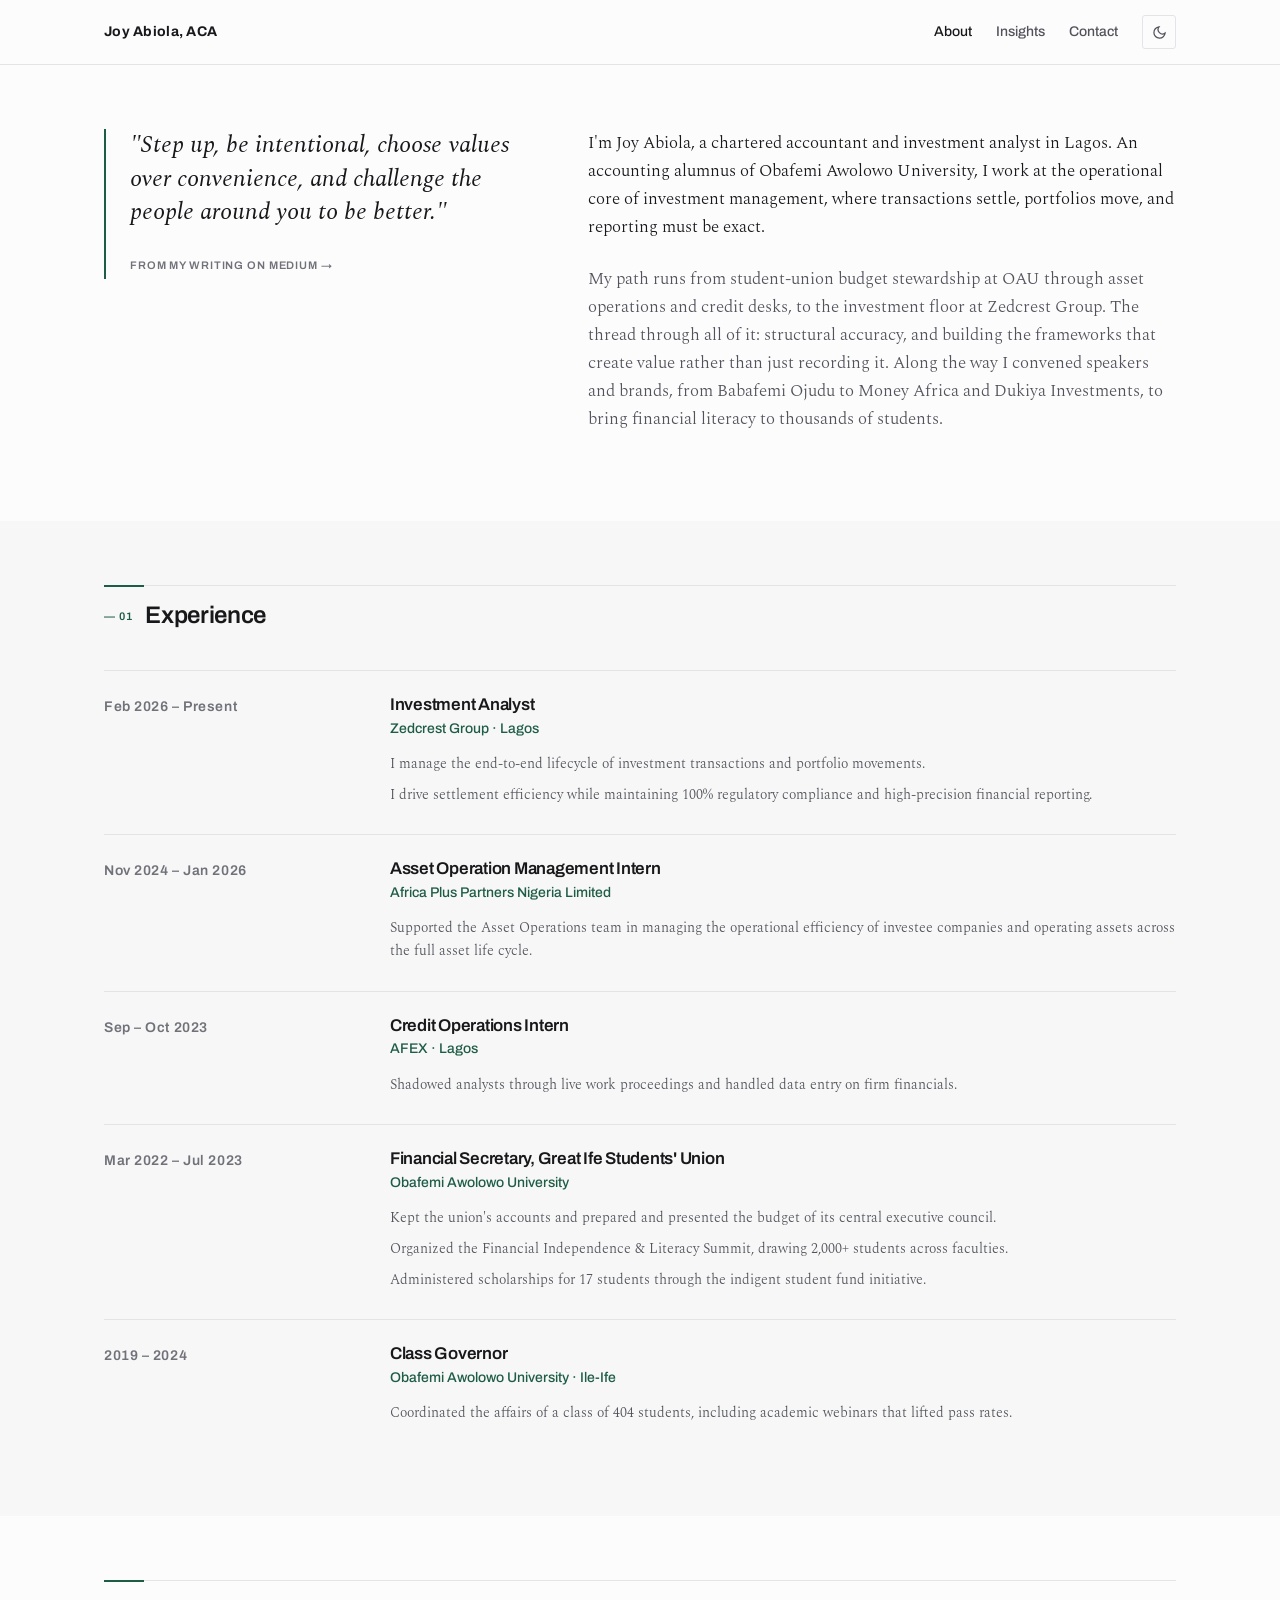
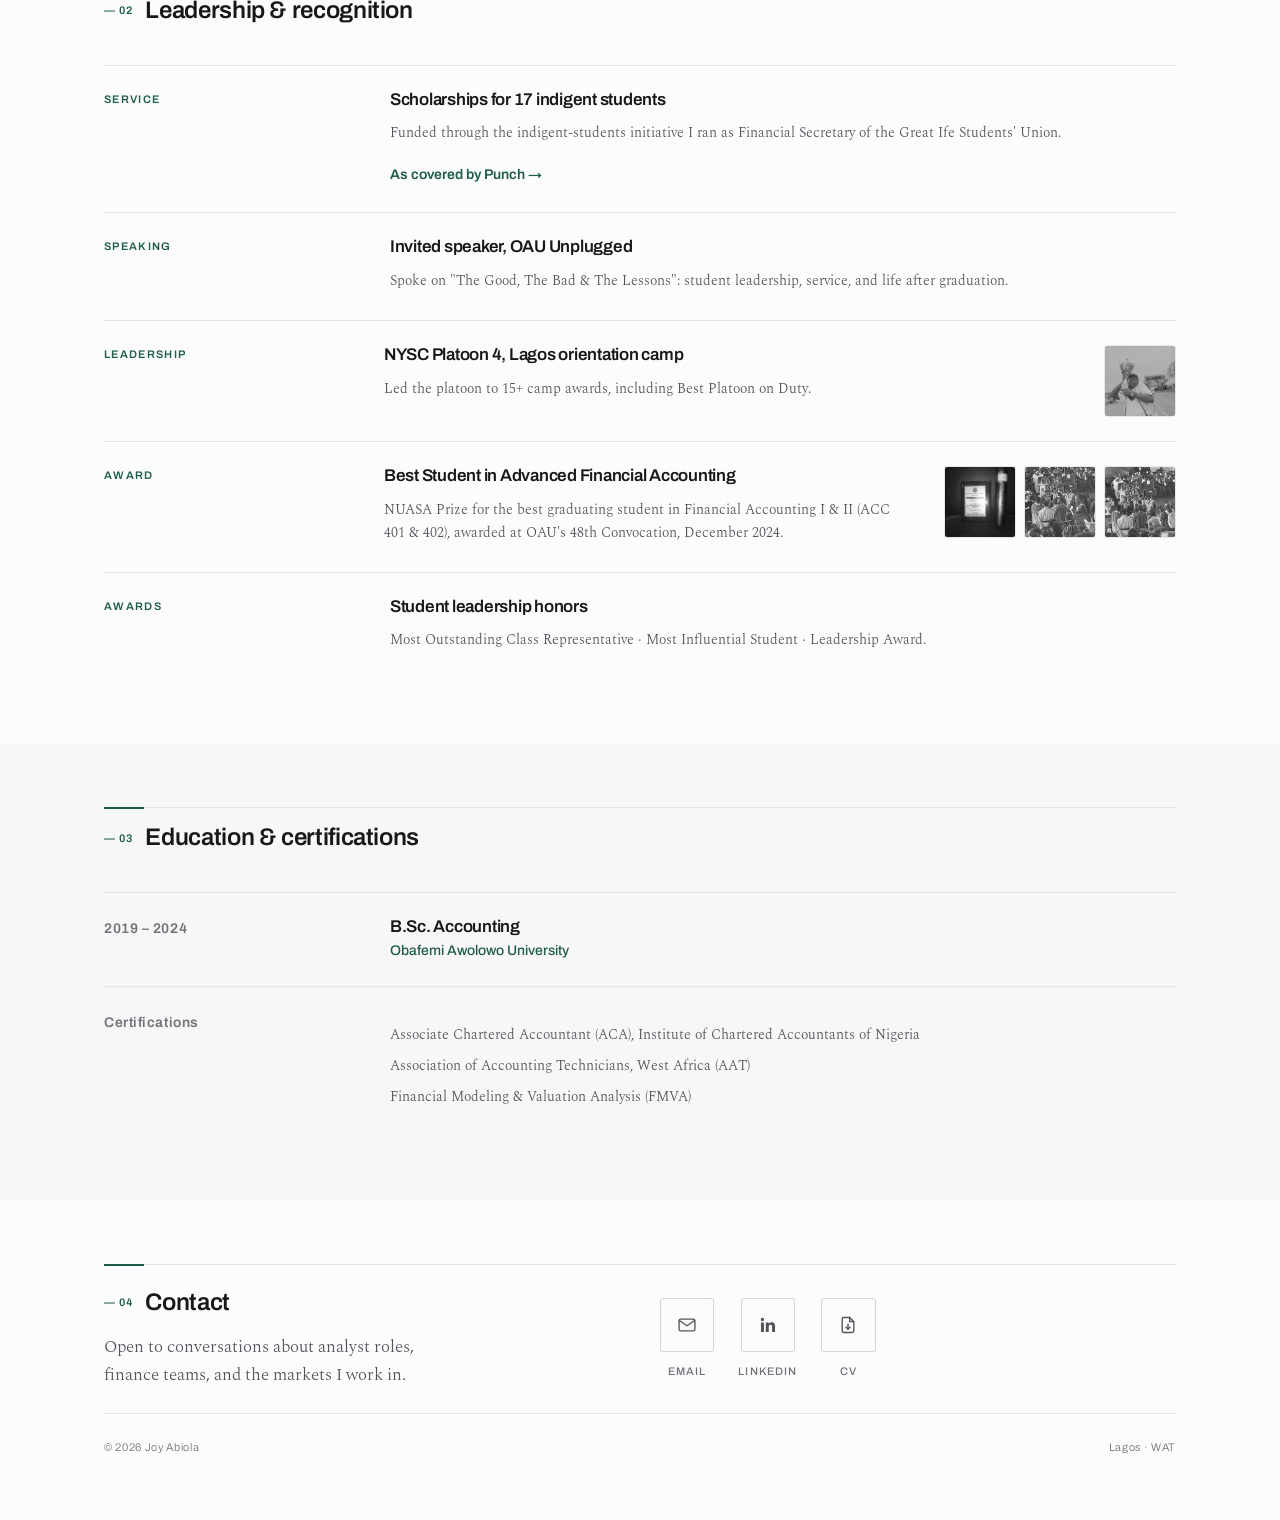
==== about.html @ ddb746c7 "Replace invented pull-quote with Joy's own words from his Medium article" ====
<!DOCTYPE html>
<html lang="en">
<head>
  <meta charset="UTF-8">
  <meta name="viewport" content="width=device-width, initial-scale=1.0">
  <title>About — Joy Abiola, ACA</title>
  <meta name="description" content="Experience, education, and leadership of Joy Abiola, ACA: investment analyst at Zedcrest Group, chartered accountant, and OAU accounting alumnus.">
  <meta property="og:title" content="About — Joy Abiola, ACA">
  <meta property="og:description" content="Experience, education, and leadership of Joy Abiola, ACA.">
  <meta property="og:type" content="profile">
  <link rel="icon" href="data:image/svg+xml,%3Csvg xmlns='http://www.w3.org/2000/svg' viewBox='0 0 32 32'%3E%3Crect width='32' height='32' rx='4' fill='%231e5c46'/%3E%3Ctext x='16' y='21.5' font-family='Archivo,sans-serif' font-size='13' font-weight='700' fill='white' text-anchor='middle'%3EJA%3C/text%3E%3C/svg%3E">
  <link rel="preconnect" href="https://fonts.googleapis.com">
  <link rel="preconnect" href="https://fonts.gstatic.com" crossorigin>
  <link href="https://fonts.googleapis.com/css2?family=Archivo:wght@500;600;700&family=Spectral:ital,wght@0,300;0,400;1,400&display=swap" rel="stylesheet">
  <link rel="stylesheet" href="styles.css">
  <script>
    document.documentElement.dataset.theme = localStorage.getItem("theme") || "light";
  </script>
</head>
<body>

  <header class="site-header">
    <div class="wrap">
      <a class="wordmark" href="index.html">Joy Abiola, ACA</a>
      <nav class="site-nav" aria-label="Primary">
        <a href="about.html" aria-current="page">About</a>
        <a href="insights.html">Insights</a>
        <a href="#contact">Contact</a>
        <button class="theme-toggle" type="button" aria-label="Toggle dark mode">
          <svg class="icon-moon" width="15" height="15" viewBox="0 0 24 24" fill="none" stroke="currentColor" stroke-width="2" stroke-linecap="round" aria-hidden="true"><path d="M21 12.8A9 9 0 1 1 11.2 3a7 7 0 0 0 9.8 9.8z"/></svg>
          <svg class="icon-sun" width="15" height="15" viewBox="0 0 24 24" fill="none" stroke="currentColor" stroke-width="2" stroke-linecap="round" aria-hidden="true"><circle cx="12" cy="12" r="4"/><path d="M12 2v2M12 20v2M4.9 4.9l1.4 1.4M17.7 17.7l1.4 1.4M2 12h2M20 12h2M4.9 19.1l1.4-1.4M17.7 6.3l1.4-1.4"/></svg>
        </button>
      </nav>
    </div>
  </header>

  <main>
    <section class="section">
      <div class="wrap about-intro">
        <blockquote class="pull-quote reveal">
          "Step up, be intentional, choose values over convenience, and challenge the people around you to be better."
          <cite><a href="https://medium.com/@joyoabiola/the-post-graduation-epiphany-shifting-from-popularity-to-true-proximity-33dd28b97585" target="_blank" rel="noopener">From my writing on Medium →</a></cite>
        </blockquote>
        <div class="about-narrative reveal">
          <p>I'm Joy Abiola, a chartered accountant and investment analyst in Lagos. An accounting alumnus of Obafemi Awolowo University, I work at the operational core of investment management, where transactions settle, portfolios move, and reporting must be exact.</p>
          <p>My path runs from student-union budget stewardship at OAU through asset operations and credit desks, to the investment floor at Zedcrest Group. The thread through all of it: structural accuracy, and building the frameworks that create value rather than just recording it. Along the way I convened speakers and brands, from Babafemi Ojudu to Money Africa and Dukiya Investments, to bring financial literacy to thousands of students.</p>
        </div>
      </div>
    </section>

    <section class="section band">
      <div class="wrap">
        <div class="section-head rule-total">
          <h2><span class="section-num">— 01</span>Experience</h2>
        </div>
        <ol class="timeline">
          <li>
            <div class="when num">Feb 2026 – Present</div>
            <div>
              <h3>Investment Analyst</h3>
              <p class="org">Zedcrest Group · Lagos</p>
              <ul>
                <li>I manage the end-to-end lifecycle of investment transactions and portfolio movements.</li>
                <li>I drive settlement efficiency while maintaining 100% regulatory compliance and high-precision financial reporting.</li>
              </ul>
            </div>
          </li>
          <li>
            <div class="when num">Nov 2024 – Jan 2026</div>
            <div>
              <h3>Asset Operation Management Intern</h3>
              <p class="org">Africa Plus Partners Nigeria Limited</p>
              <ul>
                <li>Supported the Asset Operations team in managing the operational efficiency of investee companies and operating assets across the full asset life cycle.</li>
              </ul>
            </div>
          </li>
          <li>
            <div class="when num">Sep – Oct 2023</div>
            <div>
              <h3>Credit Operations Intern</h3>
              <p class="org">AFEX · Lagos</p>
              <ul>
                <li>Shadowed analysts through live work proceedings and handled data entry on firm financials.</li>
              </ul>
            </div>
          </li>
          <li>
            <div class="when num">Mar 2022 – Jul 2023</div>
            <div>
              <h3>Financial Secretary, Great Ife Students' Union</h3>
              <p class="org">Obafemi Awolowo University</p>
              <ul>
                <li>Kept the union's accounts and prepared and presented the budget of its central executive council.</li>
                <li>Organized the Financial Independence &amp; Literacy Summit, drawing 2,000+ students across faculties.</li>
                <li>Administered scholarships for 17 students through the indigent student fund initiative.</li>
              </ul>
            </div>
          </li>
          <li>
            <div class="when num">2019 – 2024</div>
            <div>
              <h3>Class Governor</h3>
              <p class="org">Obafemi Awolowo University · Ile-Ife</p>
              <ul>
                <li>Coordinated the affairs of a class of 404 students, including academic webinars that lifted pass rates.</li>
              </ul>
            </div>
          </li>
        </ol>
      </div>
    </section>


    <section class="section">
      <div class="wrap">
        <div class="section-head rule-total">
          <h2><span class="section-num">— 02</span>Leadership &amp; recognition</h2>
        </div>
        <!-- To attach photos to a row: add class="has-photos" to its <li> and, as the
             last child, <div class="row-photos"><img src="assets/recognition/FILE.jpg"
             alt="..." loading="lazy"></div> (1-3 images per row) -->
        <ol class="timeline">
          <li>
            <div class="rec-tag">Service</div>
            <div>
              <h3>Scholarships for 17 indigent students</h3>
              <ul>
                <li>Funded through the indigent-students initiative I ran as Financial Secretary of the Great Ife Students' Union.</li>
              </ul>
              <p style="margin-top: 0.75rem;"><a class="text-link" href="https://punchng.com/17-oau-students-bag-scholarships/" target="_blank" rel="noopener">As covered by Punch →</a></p>
            </div>
          </li>
          <li>
            <div class="rec-tag">Speaking</div>
            <div>
              <h3>Invited speaker, OAU Unplugged</h3>
              <ul>
                <li>Spoke on "The Good, The Bad &amp; The Lessons": student leadership, service, and life after graduation.</li>
              </ul>
            </div>
          </li>
          <li class="has-photos">
            <div class="rec-tag">Leadership</div>
            <div>
              <h3>NYSC Platoon 4, Lagos orientation camp</h3>
              <ul>
                <li>Led the platoon to 15+ camp awards, including Best Platoon on Duty.</li>
              </ul>
            </div>
            <div class="row-photos">
              <img src="assets/recognition/nysc-trophy.jpg" alt="Joy lifting one of Platoon 4's trophies at the NYSC Lagos orientation camp" loading="lazy">
            </div>
          </li>
          <li class="has-photos">
            <div class="rec-tag">Award</div>
            <div>
              <h3>Best Student in Advanced Financial Accounting</h3>
              <ul>
                <li>NUASA Prize for the best graduating student in Financial Accounting I &amp; II (ACC 401 &amp; 402), awarded at OAU's 48th Convocation, December 2024.</li>
              </ul>
            </div>
            <div class="row-photos">
              <img src="assets/recognition/award-plaque.jpg" alt="NUASA Prize plaque awarded to Abiola Joy Oluwasegun" loading="lazy">
              <img src="assets/recognition/award-convocation-1.jpg" alt="Joy receiving his award on stage at OAU's 48th Convocation" loading="lazy">
              <img src="assets/recognition/award-convocation-2.jpg" alt="Joy on stage with university officials at the convocation" loading="lazy">
            </div>
          </li>
          <li>
            <div class="rec-tag">Awards</div>
            <div>
              <h3>Student leadership honors</h3>
              <ul>
                <li>Most Outstanding Class Representative · Most Influential Student · Leadership Award.</li>
              </ul>
            </div>
          </li>
        </ol>
      </div>
    </section>

    <section class="section band">
      <div class="wrap">
        <div class="section-head rule-total">
          <h2><span class="section-num">— 03</span>Education &amp; certifications</h2>
        </div>
        <ol class="timeline">
          <li>
            <div class="when num">2019 – 2024</div>
            <div>
              <h3>B.Sc. Accounting</h3>
              <p class="org">Obafemi Awolowo University</p>
            </div>
          </li>
          <li>
            <div class="when">Certifications</div>
            <div>
              <ul>
                <li>Associate Chartered Accountant (ACA), Institute of Chartered Accountants of Nigeria</li>
                <li>Association of Accounting Technicians, West Africa (AAT)</li>
                <li>Financial Modeling &amp; Valuation Analysis (FMVA)</li>
              </ul>
            </div>
          </li>
        </ol>
      </div>
    </section>

    <section class="contact" id="contact">
      <div class="wrap">
        <div class="contact-grid rule-total">
          <div>
            <h2><span class="section-num">— 04</span>Contact</h2>
            <p class="note">Open to conversations about analyst roles, finance teams, and the markets I work in.</p>
          </div>
          <div>
            <ul class="contact-icons">
              <li>
                <!-- PLACEHOLDER: confirm Joy's contact email before launch -->
                <a href="mailto:hello@example.com" aria-label="Email Joy">
                  <span class="tile"><svg width="20" height="20" viewBox="0 0 24 24" fill="none" stroke="currentColor" stroke-width="1.6" stroke-linecap="round" stroke-linejoin="round" aria-hidden="true"><rect x="2.5" y="5" width="19" height="14" rx="2"/><path d="m3 6.5 9 6.5 9-6.5"/></svg></span>
                  <span class="caption">Email</span>
                </a>
              </li>
              <li>
                <a href="https://www.linkedin.com/in/joy-abiola-a35699190" rel="noopener" aria-label="Joy on LinkedIn">
                  <span class="tile"><svg width="20" height="20" viewBox="0 0 24 24" fill="currentColor" aria-hidden="true"><path d="M20.45 20.45h-3.55v-5.57c0-1.33-.03-3.04-1.85-3.04-1.86 0-2.14 1.45-2.14 2.94v5.67H9.35V9h3.41v1.56h.05c.48-.9 1.64-1.85 3.37-1.85 3.6 0 4.27 2.37 4.27 5.46v6.28zM5.34 7.43a2.06 2.06 0 1 1 0-4.12 2.06 2.06 0 0 1 0 4.12zM7.12 20.45H3.56V9h3.56v11.45z"/></svg></span>
                  <span class="caption">LinkedIn</span>
                </a>
              </li>
              <li>
                <!-- PLACEHOLDER: add assets/cv-joy-abiola.pdf -->
                <a href="assets/cv-joy-abiola.pdf" download aria-label="Download Joy's CV as PDF">
                  <span class="tile"><svg width="20" height="20" viewBox="0 0 24 24" fill="none" stroke="currentColor" stroke-width="1.6" stroke-linecap="round" stroke-linejoin="round" aria-hidden="true"><path d="M14 3H7a2 2 0 0 0-2 2v14a2 2 0 0 0 2 2h10a2 2 0 0 0 2-2V8z"/><path d="M14 3v5h5"/><path d="M12 11v6"/><path d="m9.5 14.5 2.5 2.5 2.5-2.5"/></svg></span>
                  <span class="caption">CV</span>
                </a>
              </li>
            </ul>
          </div>
        </div>
        <div class="colophon">
          <span>© 2026 Joy Abiola</span>
          <span>Lagos · WAT</span>
        </div>
      </div>
    </section>
  </main>

  <script src="main.js"></script>
</body>
</html>
---- styles.css ----
/* ============================================================
   Joy Abiola, ACA — portfolio
   Tokens first; both themes share one system.
   ============================================================ */

:root {
  --bg: #fcfcfd;
  --surface: #f4f4f5;
  --border: #e4e4e7;
  --border-strong: #d4d4d8;
  --ink: #18181b;
  --ink-2: #52525b;
  --ink-3: #71717a;
  --accent: #1e5c46;
  --on-accent: #ffffff;
  --accent-soft: #eaf2ee;
  --band: #f6f7f6;
  --wash: rgba(30, 92, 70, 0.035);

  --font-display: "Archivo", sans-serif;
  --font-body: "Spectral", serif;

  --text-xs: 0.6875rem;   /* 11px — labels, eyebrows */
  --text-sm: 0.875rem;    /* 14px — nav, buttons, meta */
  --text-md: 1.0625rem;   /* 17px — body */
  --text-lg: 1.5rem;      /* 24px — section titles, stats */
  --text-xl: clamp(2.25rem, 5vw, 3.25rem); /* hero */

  --space-1: 0.5rem;
  --space-2: 1rem;
  --space-3: 1.5rem;
  --space-4: 2.5rem;
  --space-5: 4rem;
  --space-6: 6.5rem;

  --max-w: 70rem;
  --radius: 3px;
}

[data-theme="dark"] {
  --bg: #101418;
  --surface: #161b20;
  --border: #262b31;
  --border-strong: #343b42;
  --ink: #f4f4f2;
  --ink-2: #a1a1aa;
  --ink-3: #7c7c85;
  --accent: #8fbfa8;
  --on-accent: #0c1511;
  --accent-soft: #1a2420;
  --band: #141a18;
  --wash: rgba(143, 191, 168, 0.04);
}

/* ---------- base ---------- */

* { box-sizing: border-box; margin: 0; padding: 0; }

html { scroll-behavior: smooth; }

body {
  background: var(--bg);
  color: var(--ink);
  font-family: var(--font-body);
  font-size: var(--text-md);
  font-weight: 300;
  line-height: 1.65;
  -webkit-font-smoothing: antialiased;
  transition: background-color 200ms ease, color 200ms ease;
}

h1, h2, h3 {
  font-family: var(--font-display);
  font-weight: 600;
  letter-spacing: -0.015em;
  line-height: 1.15;
}

a { color: inherit; }

a:focus-visible, button:focus-visible {
  outline: 2px solid var(--accent);
  outline-offset: 3px;
  border-radius: 2px;
}

.wrap {
  max-width: var(--max-w);
  margin: 0 auto;
  padding: 0 var(--space-3);
}

/* Ledger rules — a single hairline opens each section, with a short
   accent tick marking its start; hairlines carry rows of figures. */
.rule-total {
  border-top: 1px solid var(--border);
  position: relative;
}
.rule-total::after {
  content: "";
  position: absolute;
  top: -1px;
  left: 0;
  width: 2.5rem;
  border-top: 2px solid var(--accent);
}

.eyebrow {
  font-family: var(--font-display);
  font-size: var(--text-xs);
  font-weight: 600;
  letter-spacing: 0.14em;
  text-transform: uppercase;
  color: var(--accent);
}

.num { font-variant-numeric: tabular-nums; }

/* ---------- header ---------- */

.site-header {
  border-bottom: 1px solid var(--border);
  background: var(--bg);
}

.site-header .wrap {
  display: flex;
  align-items: center;
  gap: var(--space-3);
  height: 4rem;
}

.wordmark {
  font-family: var(--font-display);
  font-size: var(--text-sm);
  font-weight: 700;
  letter-spacing: 0.02em;
  text-decoration: none;
  margin-right: auto;
  white-space: nowrap;
}

.site-nav {
  display: flex;
  align-items: center;
  gap: var(--space-3);
}

.site-nav a {
  font-family: var(--font-display);
  font-size: var(--text-sm);
  font-weight: 500;
  text-decoration: none;
  color: var(--ink-2);
  transition: color 150ms ease;
}

.site-nav a:hover { color: var(--ink); }

.site-nav a[aria-current="page"] { color: var(--ink); }

.theme-toggle {
  display: inline-flex;
  align-items: center;
  justify-content: center;
  width: 2.1rem;
  height: 2.1rem;
  border: 1px solid var(--border);
  border-radius: var(--radius);
  background: transparent;
  color: var(--ink-2);
  cursor: pointer;
  transition: border-color 150ms ease, color 150ms ease;
}

.theme-toggle:hover { border-color: var(--border-strong); color: var(--ink); }

.theme-toggle .icon-sun { display: none; }
[data-theme="dark"] .theme-toggle .icon-sun { display: block; }
[data-theme="dark"] .theme-toggle .icon-moon { display: none; }

/* ---------- buttons ---------- */

.btn {
  display: inline-block;
  font-family: var(--font-display);
  font-size: var(--text-sm);
  font-weight: 600;
  letter-spacing: 0.04em;
  text-decoration: none;
  padding: 0.7rem 1.4rem;
  border-radius: var(--radius);
  background: var(--accent);
  color: var(--on-accent);
  transition: opacity 150ms ease, transform 150ms ease;
}

.btn:hover { opacity: 0.9; }
.btn:active { transform: translateY(1px); }

.btn-quiet {
  background: transparent;
  color: var(--ink);
  border: 1px solid var(--border-strong);
}

.btn-quiet:hover { border-color: var(--ink-3); opacity: 1; }

.text-link {
  font-family: var(--font-display);
  font-size: var(--text-sm);
  font-weight: 600;
  color: var(--accent);
  text-decoration: none;
}

.text-link:hover { text-decoration: underline; text-underline-offset: 3px; }

/* ---------- hero ---------- */

.hero {
  padding: var(--space-6) 0 var(--space-5);
  background: linear-gradient(180deg, var(--wash), transparent 60%);
}

/* Tinted bands — alternating section backgrounds, full-bleed */
.band { background: var(--band); }

.hero-grid {
  display: grid;
  grid-template-columns: 7fr 5fr;
  gap: var(--space-5);
  align-items: center;
}

.hero .eyebrow { margin-bottom: var(--space-2); }

.hero h1 {
  font-size: var(--text-xl);
  letter-spacing: -0.025em;
  margin-bottom: var(--space-3);
  max-width: 18ch;
}

.hero .lede {
  color: var(--ink-2);
  max-width: 46ch;
  margin-bottom: var(--space-4);
}

.hero-actions {
  display: flex;
  align-items: center;
  gap: var(--space-3);
  flex-wrap: wrap;
}

.portrait {
  position: relative;
  aspect-ratio: 4 / 5;
  background: var(--surface);
  border: 1px solid var(--border);
  border-radius: var(--radius);
  overflow: hidden;
  display: flex;
  align-items: center;
  justify-content: center;
}

.portrait img {
  width: 100%;
  height: 100%;
  object-fit: cover;
  filter: grayscale(100%) contrast(1.03);
}

.portrait-fallback {
  position: absolute;
  inset: 0;
  display: flex;
  flex-direction: column;
  align-items: center;
  justify-content: center;
  gap: var(--space-1);
  color: var(--ink-3);
}

.portrait-fallback .monogram {
  font-family: var(--font-display);
  font-size: 3rem;
  font-weight: 700;
  letter-spacing: 0.02em;
  color: var(--accent);
}

.portrait-fallback .caption {
  font-family: var(--font-display);
  font-size: var(--text-xs);
  letter-spacing: 0.12em;
  text-transform: uppercase;
}

.portrait img ~ .portrait-fallback { display: none; }
.portrait img.missing { display: none; }
.portrait img.missing ~ .portrait-fallback { display: flex; }

/* ---------- stat row (ledger line) ---------- */

.stats {
  margin-top: var(--space-5);
  padding-top: var(--space-3);
  padding-bottom: var(--space-3);
  border-bottom: 1px solid var(--border);
  display: grid;
  grid-template-columns: repeat(3, 1fr);
  gap: var(--space-3);
}

.stat { display: flex; flex-direction: column; }
.stat .value { order: -1; } /* figure above its label, ledger-style */

.stat .value {
  font-family: var(--font-display);
  font-size: var(--text-lg);
  font-weight: 700;
  font-variant-numeric: tabular-nums;
}

.stat .label {
  font-family: var(--font-display);
  font-size: var(--text-xs);
  font-weight: 500;
  letter-spacing: 0.1em;
  text-transform: uppercase;
  color: var(--ink-3);
  margin-top: 0.35rem;
}

.stat .context {
  font-size: var(--text-sm);
  color: var(--ink-2);
  margin-top: var(--space-1);
  max-width: 30ch;
}

/* ---------- affiliations ---------- */

.affiliations { padding: var(--space-4) 0; }

.affiliations .label {
  font-family: var(--font-display);
  font-size: var(--text-xs);
  font-weight: 500;
  letter-spacing: 0.12em;
  text-transform: uppercase;
  color: var(--ink-3);
  margin-bottom: var(--space-2);
}

.affiliations ul {
  list-style: none;
  display: flex;
  flex-wrap: wrap;
  column-gap: var(--space-4);
  row-gap: var(--space-2);
}

.affiliations li {
  font-family: var(--font-display);
  font-size: var(--text-sm);
  font-weight: 600;
  letter-spacing: 0.06em;
  text-transform: uppercase;
  color: var(--ink-2);
}

/* Mixed-style brand marks unified as ink silhouettes; white in dark mode */
.logo-row { align-items: center; }

.logo-row img {
  display: block;
  height: 1.9rem;
  width: auto;
  filter: grayscale(1) brightness(0) opacity(0.5);
  transition: filter 150ms ease;
}

.logo-row li:hover img { filter: grayscale(1) brightness(0) opacity(0.8); }

[data-theme="dark"] .logo-row img {
  filter: grayscale(1) brightness(0) invert(1) opacity(0.55);
}

[data-theme="dark"] .logo-row li:hover img {
  filter: grayscale(1) brightness(0) invert(1) opacity(0.85);
}

/* Detailed crests lose legibility as flat silhouettes — keep their
   internal contrast, just desaturated (inverted to light in dark mode) */
.logo-row img.crest { filter: grayscale(1) opacity(0.55); }
.logo-row li:hover img.crest { filter: grayscale(1) opacity(0.85); }

[data-theme="dark"] .logo-row img.crest {
  filter: grayscale(1) invert(1) opacity(0.6);
}

[data-theme="dark"] .logo-row li:hover img.crest {
  filter: grayscale(1) invert(1) opacity(0.9);
}

/* ---------- sections ---------- */

.section { padding: var(--space-5) 0; }

.section-head {
  display: flex;
  align-items: baseline;
  justify-content: space-between;
  gap: var(--space-3);
  padding-top: var(--space-2);
  margin-bottom: var(--space-4);
}

.section-head h2 { font-size: var(--text-lg); }

.section-num {
  font-family: var(--font-display);
  font-size: var(--text-xs);
  font-weight: 600;
  letter-spacing: 0.1em;
  color: var(--accent);
  font-variant-numeric: tabular-nums;
  margin-right: 0.75rem;
  vertical-align: 0.35em;
}

/* ---------- competencies ---------- */

.pillars {
  display: grid;
  grid-template-columns: repeat(3, 1fr);
  gap: var(--space-4);
}

.pillar {
  border-top: 1px solid var(--border);
  padding-top: var(--space-2);
}

.pillar .index {
  font-family: var(--font-display);
  font-size: var(--text-xs);
  font-weight: 600;
  letter-spacing: 0.1em;
  color: var(--accent);
  font-variant-numeric: tabular-nums;
}

.pillar h3 {
  font-size: var(--text-md);
  margin: var(--space-1) 0 var(--space-2);
}

.pillar ul { list-style: none; }

.pillar li {
  font-size: var(--text-sm);
  color: var(--ink-2);
  padding: 0.4rem 0;
  border-bottom: 1px solid var(--border);
}

.pillar li:last-child { border-bottom: none; }

/* ---------- about: intro ---------- */

.about-intro {
  display: grid;
  grid-template-columns: 5fr 7fr;
  gap: var(--space-5);
  align-items: start;
}

.pull-quote {
  font-family: var(--font-body);
  font-style: italic;
  font-weight: 400;
  font-size: var(--text-lg);
  line-height: 1.4;
  color: var(--ink);
  border-left: 2px solid var(--accent);
  padding-left: var(--space-3);
}

.pull-quote cite {
  display: block;
  margin-top: var(--space-2);
  font-style: normal;
}

.pull-quote cite a {
  font-family: var(--font-display);
  font-size: var(--text-xs);
  font-weight: 600;
  letter-spacing: 0.08em;
  text-transform: uppercase;
  color: var(--ink-3);
  text-decoration: none;
}

.pull-quote cite a:hover { color: var(--accent); }

.about-narrative p { margin-bottom: var(--space-3); color: var(--ink-2); }
.about-narrative p:first-child { color: var(--ink); }


/* ---------- about: timeline ---------- */

.timeline { list-style: none; }

.timeline > li {
  display: grid;
  grid-template-columns: 3fr 9fr;
  gap: var(--space-3);
  padding: var(--space-3) 0;
  border-top: 1px solid var(--border);
}

.timeline .when {
  font-family: var(--font-display);
  font-size: var(--text-sm);
  font-weight: 600;
  color: var(--ink-3);
  letter-spacing: 0.04em;
  font-variant-numeric: tabular-nums;
}

.timeline h3 { font-size: var(--text-md); }

.timeline .org {
  font-family: var(--font-display);
  font-size: var(--text-sm);
  font-weight: 500;
  color: var(--accent);
  margin-top: 0.15rem;
}

.timeline ul {
  list-style: none;
  margin-top: var(--space-1);
}

.timeline ul li {
  font-size: var(--text-sm);
  color: var(--ink-2);
  padding: 0.25rem 0;
}

/* ---------- recognition ledger & insights ---------- */

.rec-tag {
  font-family: var(--font-display);
  font-size: var(--text-xs);
  font-weight: 600;
  letter-spacing: 0.12em;
  text-transform: uppercase;
  color: var(--accent);
}

/* Recognition rows with photo evidence: tag | content | thumbnails */
.timeline > li.has-photos { grid-template-columns: 3fr 6fr 3fr; }

.row-photos {
  display: flex;
  gap: var(--space-1);
  justify-content: flex-end;
  align-items: flex-start;
  flex-wrap: wrap;
}

.row-photos img {
  width: 4.5rem;
  height: 4.5rem;
  object-fit: cover;
  border: 1px solid var(--border);
  border-radius: var(--radius);
  filter: grayscale(100%) contrast(1.03);
  transition: filter 200ms ease, transform 200ms ease;
}

.row-photos img:hover {
  filter: grayscale(0%);
  transform: scale(1.04);
}

.row-photos img { cursor: zoom-in; }

/* ---------- lightbox ---------- */

.lightbox {
  position: fixed;
  inset: 0;
  z-index: 100;
  display: none;
  align-items: center;
  justify-content: center;
  gap: var(--space-2);
  padding: var(--space-3);
  background: rgba(10, 12, 14, 0.88);
}

.lightbox.open { display: flex; }

.lightbox figure {
  display: flex;
  flex-direction: column;
  align-items: center;
  gap: var(--space-2);
  max-width: min(64rem, 90vw);
}

.lightbox img {
  max-width: 100%;
  max-height: 80vh;
  border-radius: var(--radius);
}

.lightbox figcaption {
  font-family: var(--font-display);
  font-size: var(--text-sm);
  color: #d4d4d8;
  text-align: center;
  max-width: 52ch;
}

.lightbox button {
  background: transparent;
  border: 1px solid rgba(255, 255, 255, 0.3);
  border-radius: var(--radius);
  color: #f4f4f2;
  font-size: 1.1rem;
  line-height: 1;
  width: 2.5rem;
  height: 2.5rem;
  cursor: pointer;
  flex-shrink: 0;
  transition: border-color 150ms ease;
}

.lightbox button:hover { border-color: rgba(255, 255, 255, 0.7); }

.lightbox .lightbox-close {
  position: absolute;
  top: var(--space-3);
  right: var(--space-3);
  font-size: 1.5rem;
}

@media (max-width: 40rem) {
  .lightbox .lightbox-prev, .lightbox .lightbox-next {
    position: absolute;
    bottom: var(--space-3);
  }
  .lightbox .lightbox-prev { left: var(--space-3); }
  .lightbox .lightbox-next { right: var(--space-3); }
}

.article-feature .article-tag { margin-bottom: var(--space-2); }

.article-feature h3 {
  font-size: clamp(1.5rem, 3vw, 2rem);
  max-width: 24ch;
  margin-bottom: var(--space-2);
}

.article-feature .excerpt {
  color: var(--ink-2);
  max-width: 52ch;
  margin-bottom: var(--space-2);
}

.article-feature .meta {
  font-family: var(--font-display);
  font-size: var(--text-xs);
  letter-spacing: 0.08em;
  text-transform: uppercase;
  color: var(--ink-3);
  margin-bottom: var(--space-3);
}

/* ---------- contact ---------- */

.contact {
  padding: var(--space-5) 0 var(--space-4);
}

.contact-grid {
  display: grid;
  grid-template-columns: 6fr 6fr;
  gap: var(--space-4);
  /* bounded by rules on both sides, so pad symmetrically; keeps the
     rule-to-heading gap close to the other sections' rhythm */
  padding: var(--space-3) 0;
  align-items: center;
}

.contact h2 { font-size: var(--text-lg); margin-bottom: var(--space-2); }

.contact .note { color: var(--ink-2); max-width: 40ch; }

.contact-icons {
  list-style: none;
  display: flex;
  gap: var(--space-3);
  flex-wrap: wrap;
}

.contact-icons a {
  display: flex;
  flex-direction: column;
  align-items: center;
  gap: 0.6rem;
  text-decoration: none;
}

.contact-icons .tile {
  display: flex;
  align-items: center;
  justify-content: center;
  width: 3.4rem;
  height: 3.4rem;
  border: 1px solid var(--border-strong);
  border-radius: var(--radius);
  color: var(--ink-2);
  background: var(--bg);
  transition: color 150ms ease, border-color 150ms ease, transform 150ms ease;
}

.contact-icons a:hover .tile {
  color: var(--accent);
  border-color: var(--accent);
  transform: translateY(-2px);
}

.contact-icons .caption {
  font-family: var(--font-display);
  font-size: var(--text-xs);
  font-weight: 500;
  letter-spacing: 0.1em;
  text-transform: uppercase;
  color: var(--ink-3);
}

.contact-icons a:hover .caption { color: var(--ink); }


.colophon {
  padding: var(--space-3) 0;
  border-top: 1px solid var(--border);
  display: flex;
  justify-content: space-between;
  gap: var(--space-2);
  font-family: var(--font-display);
  font-size: var(--text-xs);
  letter-spacing: 0.06em;
  color: var(--ink-3);
}

/* ---------- reveal on load ---------- */

@keyframes rise {
  from { opacity: 0; transform: translateY(12px); }
  to { opacity: 1; transform: none; }
}

.reveal { animation: rise 480ms ease-out both; }
.reveal:nth-child(2) { animation-delay: 70ms; }
.reveal:nth-child(3) { animation-delay: 140ms; }
.reveal:nth-child(4) { animation-delay: 210ms; }
.reveal:nth-child(5) { animation-delay: 280ms; }

@media (prefers-reduced-motion: reduce) {
  html { scroll-behavior: auto; }
  .reveal { animation: none; }
  * { transition: none !important; }
}

/* ---------- responsive ---------- */

@media (max-width: 40rem) {
  .hero { padding: var(--space-4) 0; }
  .hero-grid { grid-template-columns: 1fr; gap: var(--space-4); }
  .hero-grid .portrait { order: -1; max-width: 16rem; }
  .stats { grid-template-columns: 1fr; gap: var(--space-3); }
  .pillars { grid-template-columns: 1fr; }
  .about-intro { grid-template-columns: 1fr; gap: var(--space-3); }
  .timeline > li { grid-template-columns: 1fr; gap: var(--space-1); }
  .timeline > li.has-photos { grid-template-columns: 1fr; }
  .row-photos { justify-content: flex-start; }
  .contact-grid { grid-template-columns: 1fr; }
  .site-nav { gap: var(--space-2); }
}
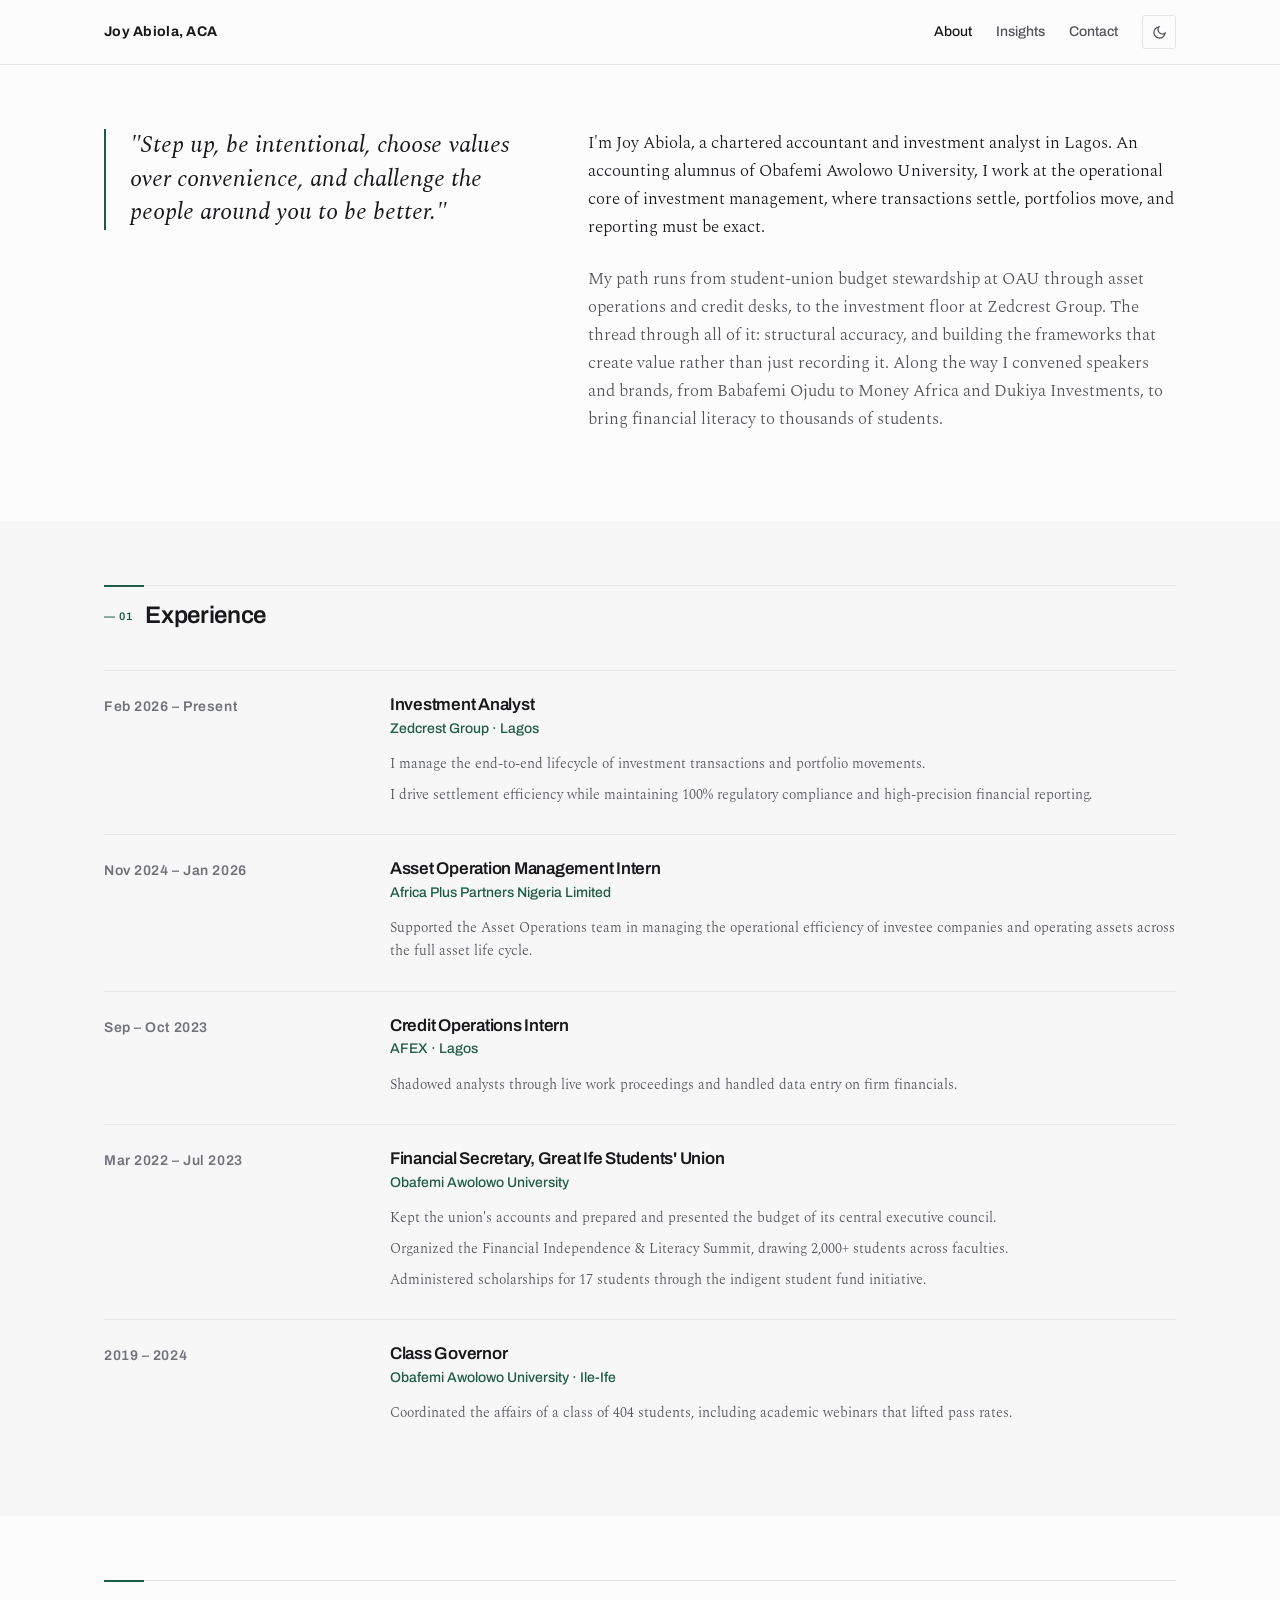
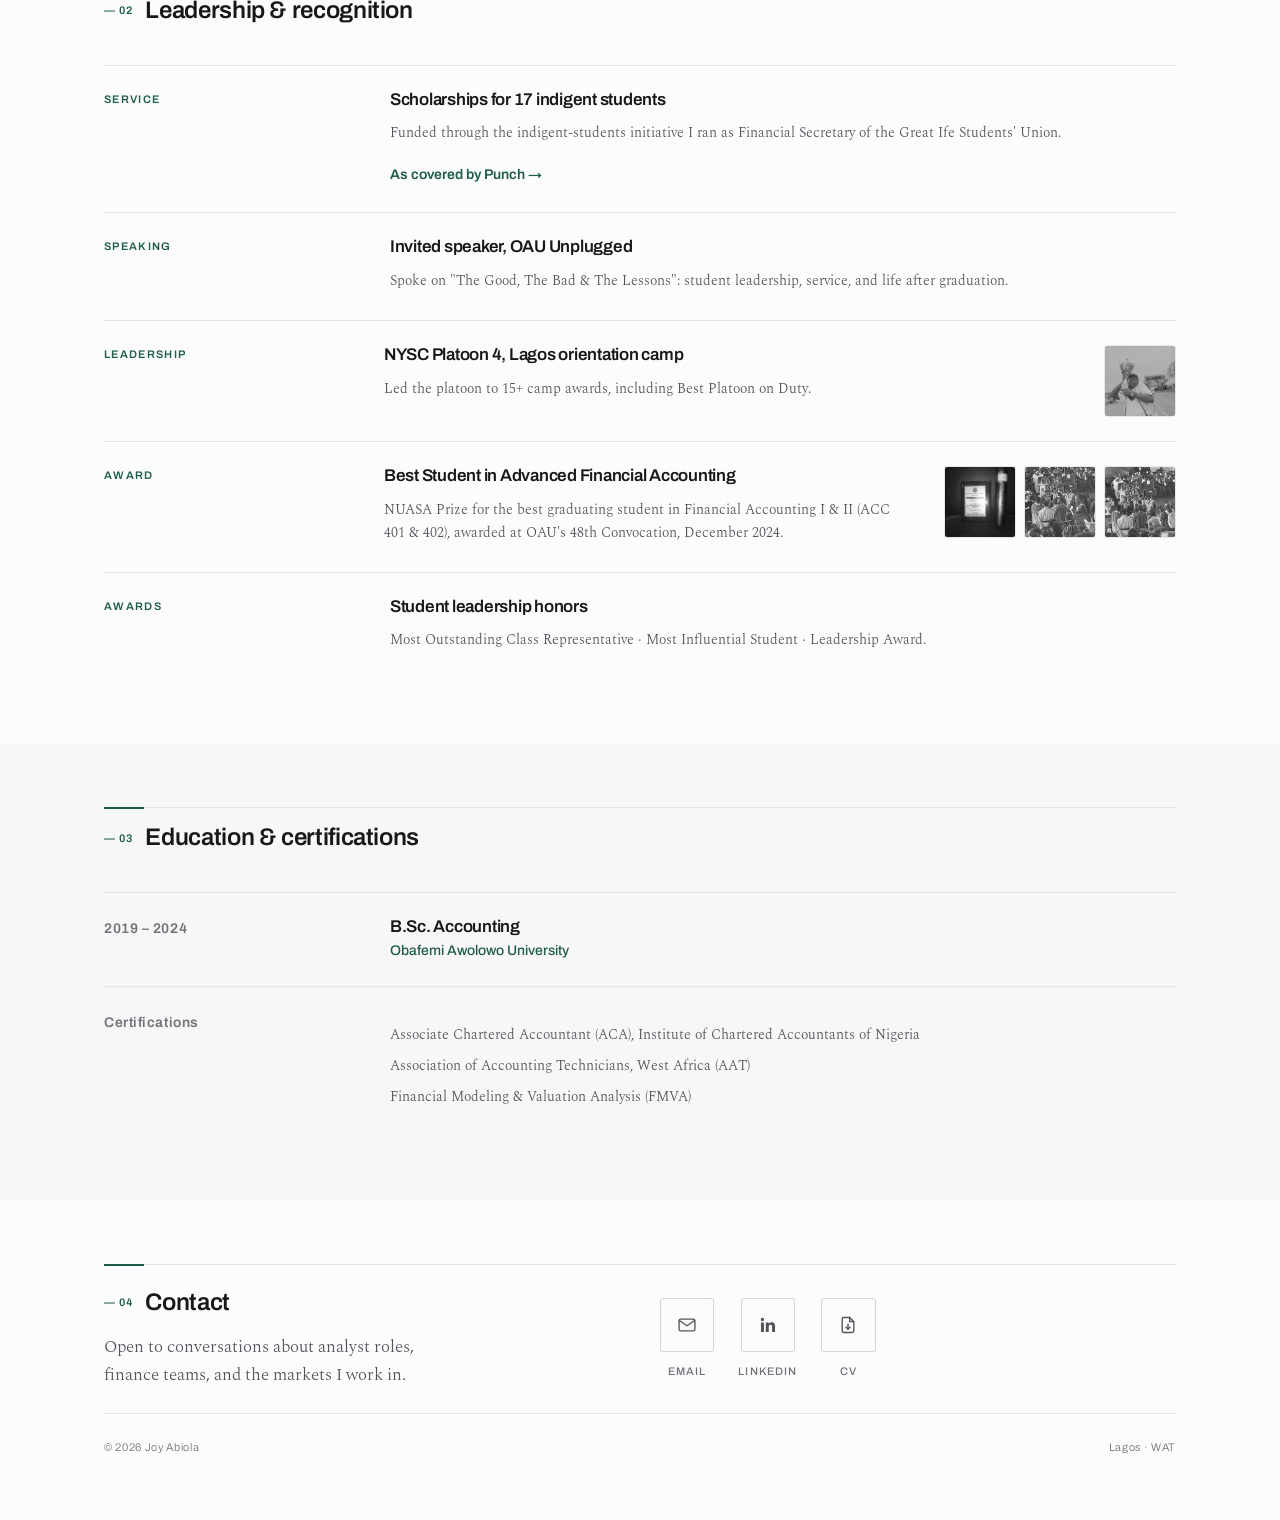
==== commit 16dbd2ab: "Remove Medium attribution from pull-quote; keep quote only" ====
--- a/about.html
+++ b/about.html
@@ -12,7 +12,7 @@
   <link rel="preconnect" href="https://fonts.googleapis.com">
   <link rel="preconnect" href="https://fonts.gstatic.com" crossorigin>
   <link href="https://fonts.googleapis.com/css2?family=Archivo:wght@500;600;700&family=Spectral:ital,wght@0,300;0,400;1,400&display=swap" rel="stylesheet">
-  <link rel="stylesheet" href="styles.css">
+  <link rel="stylesheet" href="styles.css?v=20260718b">
   <script>
     document.documentElement.dataset.theme = localStorage.getItem("theme") || "light";
   </script>
@@ -39,7 +39,6 @@
       <div class="wrap about-intro">
         <blockquote class="pull-quote reveal">
           "Step up, be intentional, choose values over convenience, and challenge the people around you to be better."
-          <cite><a href="https://medium.com/@joyoabiola/the-post-graduation-epiphany-shifting-from-popularity-to-true-proximity-33dd28b97585" target="_blank" rel="noopener">From my writing on Medium →</a></cite>
         </blockquote>
         <div class="about-narrative reveal">
           <p>I'm Joy Abiola, a chartered accountant and investment analyst in Lagos. An accounting alumnus of Obafemi Awolowo University, I work at the operational core of investment management, where transactions settle, portfolios move, and reporting must be exact.</p>
@@ -216,8 +215,7 @@
           <div>
             <ul class="contact-icons">
               <li>
-                <!-- PLACEHOLDER: confirm Joy's contact email before launch -->
-                <a href="mailto:hello@example.com" aria-label="Email Joy">
+                    <a href="mailto:joyoabiola@gmail.com" aria-label="Email Joy">
                   <span class="tile"><svg width="20" height="20" viewBox="0 0 24 24" fill="none" stroke="currentColor" stroke-width="1.6" stroke-linecap="round" stroke-linejoin="round" aria-hidden="true"><rect x="2.5" y="5" width="19" height="14" rx="2"/><path d="m3 6.5 9 6.5 9-6.5"/></svg></span>
                   <span class="caption">Email</span>
                 </a>
@@ -229,8 +227,7 @@
                 </a>
               </li>
               <li>
-                <!-- PLACEHOLDER: add assets/cv-joy-abiola.pdf -->
-                <a href="assets/cv-joy-abiola.pdf" download aria-label="Download Joy's CV as PDF">
+                    <a href="assets/cv-joy-abiola.pdf" download aria-label="Download Joy's CV as PDF">
                   <span class="tile"><svg width="20" height="20" viewBox="0 0 24 24" fill="none" stroke="currentColor" stroke-width="1.6" stroke-linecap="round" stroke-linejoin="round" aria-hidden="true"><path d="M14 3H7a2 2 0 0 0-2 2v14a2 2 0 0 0 2 2h10a2 2 0 0 0 2-2V8z"/><path d="M14 3v5h5"/><path d="M12 11v6"/><path d="m9.5 14.5 2.5 2.5 2.5-2.5"/></svg></span>
                   <span class="caption">CV</span>
                 </a>
@@ -246,6 +243,6 @@
     </section>
   </main>
 
-  <script src="main.js"></script>
+  <script src="main.js?v=20260718b"></script>
 </body>
 </html>
--- a/styles.css
+++ b/styles.css
@@ -492,23 +492,6 @@
   padding-left: var(--space-3);
 }
 
-.pull-quote cite {
-  display: block;
-  margin-top: var(--space-2);
-  font-style: normal;
-}
-
-.pull-quote cite a {
-  font-family: var(--font-display);
-  font-size: var(--text-xs);
-  font-weight: 600;
-  letter-spacing: 0.08em;
-  text-transform: uppercase;
-  color: var(--ink-3);
-  text-decoration: none;
-}
-
-.pull-quote cite a:hover { color: var(--accent); }
 
 .about-narrative p { margin-bottom: var(--space-3); color: var(--ink-2); }
 .about-narrative p:first-child { color: var(--ink); }
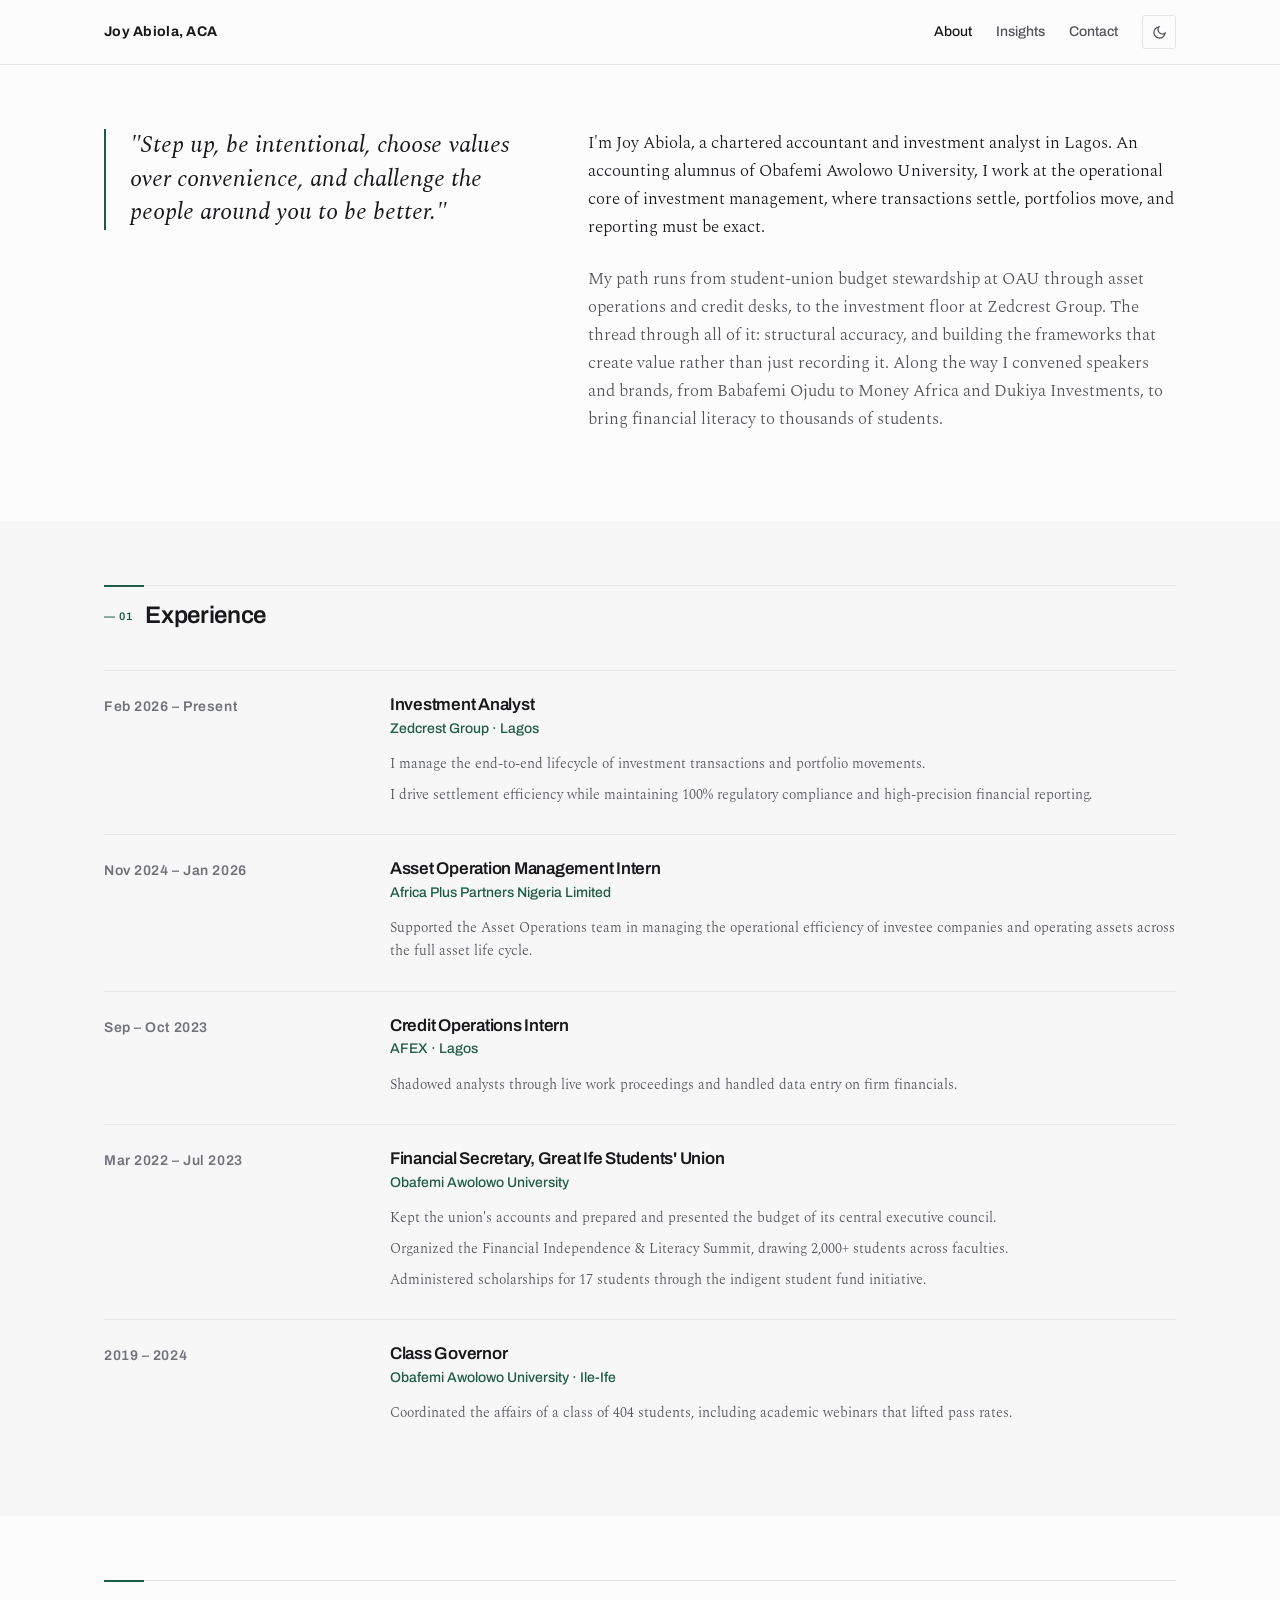
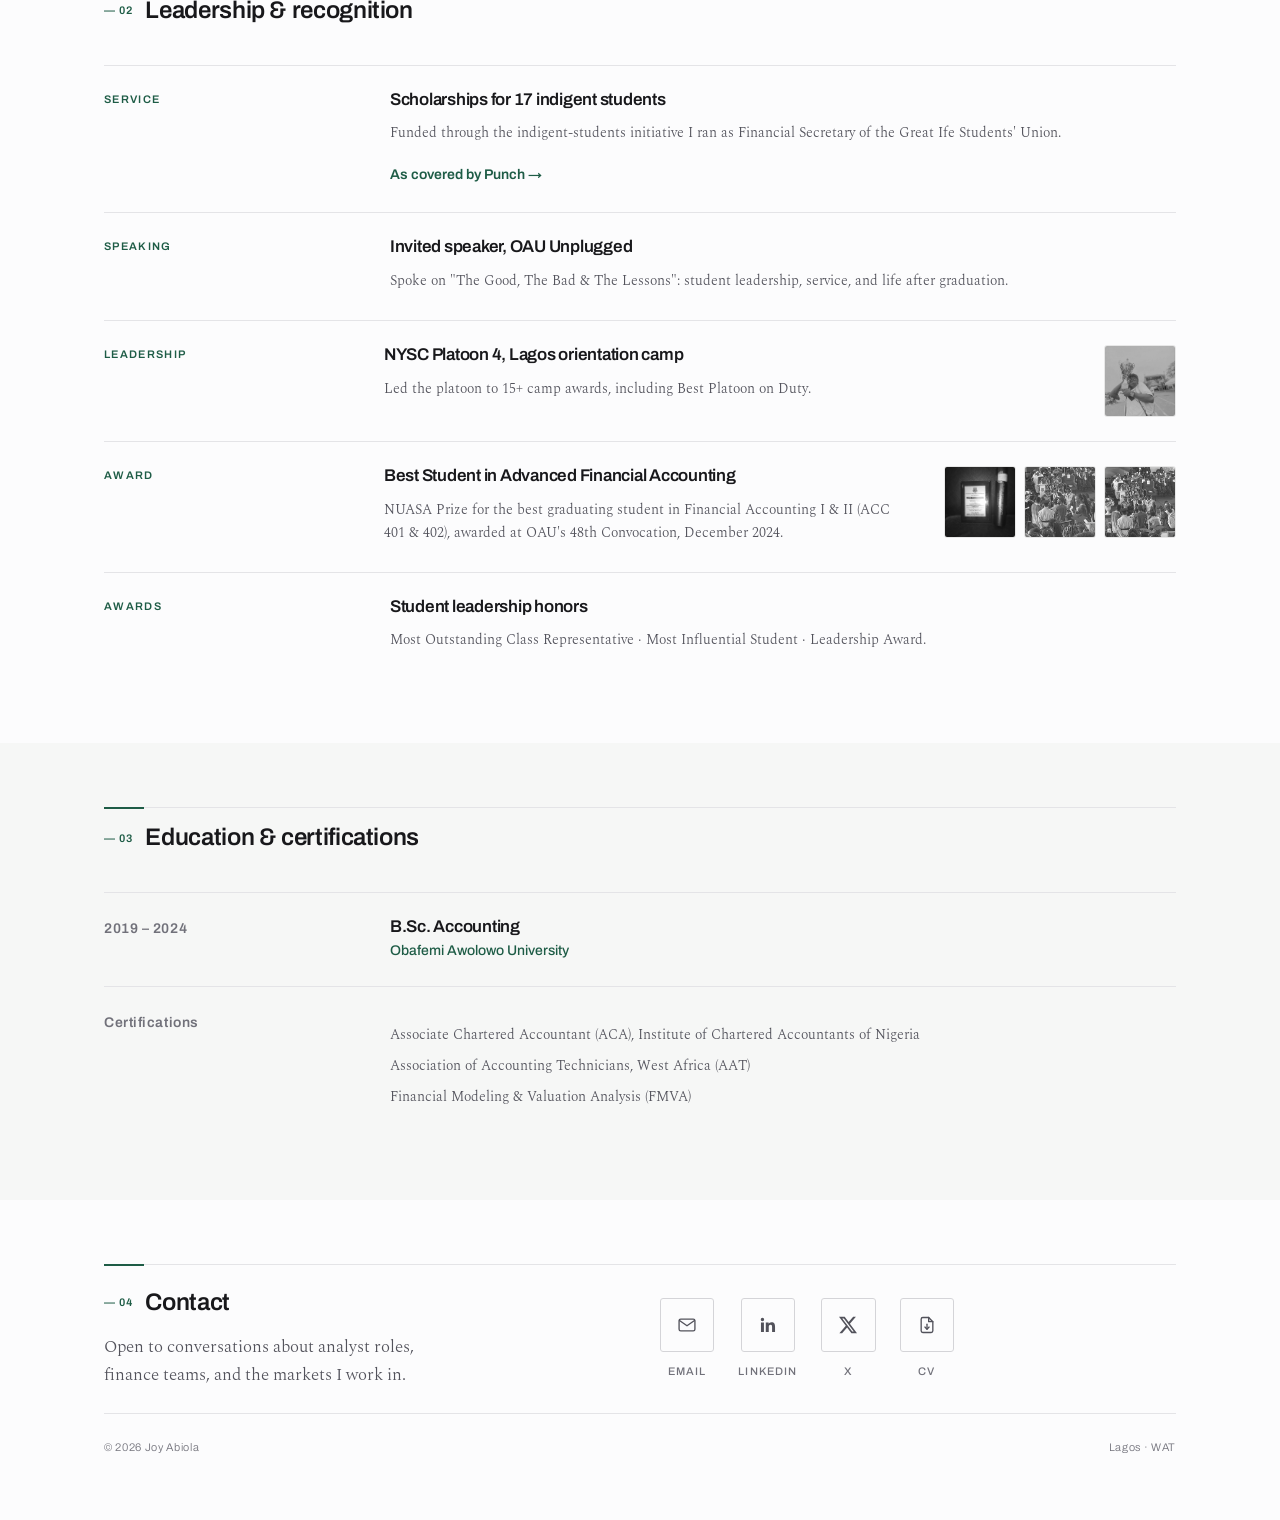
==== commit 21e7a1ea: "Crossfade second hero portrait; add X contact tile" ====
--- a/about.html
+++ b/about.html
@@ -12,7 +12,7 @@
   <link rel="preconnect" href="https://fonts.googleapis.com">
   <link rel="preconnect" href="https://fonts.gstatic.com" crossorigin>
   <link href="https://fonts.googleapis.com/css2?family=Archivo:wght@500;600;700&family=Spectral:ital,wght@0,300;0,400;1,400&display=swap" rel="stylesheet">
-  <link rel="stylesheet" href="styles.css?v=20260718b">
+  <link rel="stylesheet" href="styles-20260718c.css">
   <script>
     document.documentElement.dataset.theme = localStorage.getItem("theme") || "light";
   </script>
@@ -227,6 +227,12 @@
                 </a>
               </li>
               <li>
+                <a href="https://x.com/Legbetiofficial" rel="noopener" aria-label="Joy on X">
+                  <span class="tile"><svg width="18" height="18" viewBox="0 0 24 24" fill="currentColor" aria-hidden="true"><path d="M18.9 1.15h3.68l-8.04 9.19L24 22.85h-7.41l-5.8-7.58-6.64 7.58H.47l8.6-9.83L0 1.15h7.59l5.24 6.93zm-1.29 19.5h2.04L6.49 3.24H4.3z"/></svg></span>
+                  <span class="caption">X</span>
+                </a>
+              </li>
+              <li>
                     <a href="assets/cv-joy-abiola.pdf" download aria-label="Download Joy's CV as PDF">
                   <span class="tile"><svg width="20" height="20" viewBox="0 0 24 24" fill="none" stroke="currentColor" stroke-width="1.6" stroke-linecap="round" stroke-linejoin="round" aria-hidden="true"><path d="M14 3H7a2 2 0 0 0-2 2v14a2 2 0 0 0 2 2h10a2 2 0 0 0 2-2V8z"/><path d="M14 3v5h5"/><path d="M12 11v6"/><path d="m9.5 14.5 2.5 2.5 2.5-2.5"/></svg></span>
                   <span class="caption">CV</span>
@@ -243,6 +249,6 @@
     </section>
   </main>
 
-  <script src="main.js?v=20260718b"></script>
+  <script src="main-20260718c.js"></script>
 </body>
 </html>
--- a/styles-20260718c.css
+++ b/styles-20260718c.css
@@ -0,0 +1,799 @@
+/* ============================================================
+   Joy Abiola, ACA — portfolio
+   Tokens first; both themes share one system.
+   ============================================================ */
+
+:root {
+  --bg: #fcfcfd;
+  --surface: #f4f4f5;
+  --border: #e4e4e7;
+  --border-strong: #d4d4d8;
+  --ink: #18181b;
+  --ink-2: #52525b;
+  --ink-3: #71717a;
+  --accent: #1e5c46;
+  --on-accent: #ffffff;
+  --accent-soft: #eaf2ee;
+  --band: #f6f7f6;
+  --wash: rgba(30, 92, 70, 0.035);
+
+  --font-display: "Archivo", sans-serif;
+  --font-body: "Spectral", serif;
+
+  --text-xs: 0.6875rem;   /* 11px — labels, eyebrows */
+  --text-sm: 0.875rem;    /* 14px — nav, buttons, meta */
+  --text-md: 1.0625rem;   /* 17px — body */
+  --text-lg: 1.5rem;      /* 24px — section titles, stats */
+  --text-xl: clamp(2.25rem, 5vw, 3.25rem); /* hero */
+
+  --space-1: 0.5rem;
+  --space-2: 1rem;
+  --space-3: 1.5rem;
+  --space-4: 2.5rem;
+  --space-5: 4rem;
+  --space-6: 6.5rem;
+
+  --max-w: 70rem;
+  --radius: 3px;
+}
+
+[data-theme="dark"] {
+  --bg: #101418;
+  --surface: #161b20;
+  --border: #262b31;
+  --border-strong: #343b42;
+  --ink: #f4f4f2;
+  --ink-2: #a1a1aa;
+  --ink-3: #7c7c85;
+  --accent: #8fbfa8;
+  --on-accent: #0c1511;
+  --accent-soft: #1a2420;
+  --band: #141a18;
+  --wash: rgba(143, 191, 168, 0.04);
+}
+
+/* ---------- base ---------- */
+
+* { box-sizing: border-box; margin: 0; padding: 0; }
+
+html { scroll-behavior: smooth; }
+
+body {
+  background: var(--bg);
+  color: var(--ink);
+  font-family: var(--font-body);
+  font-size: var(--text-md);
+  font-weight: 300;
+  line-height: 1.65;
+  -webkit-font-smoothing: antialiased;
+  transition: background-color 200ms ease, color 200ms ease;
+}
+
+h1, h2, h3 {
+  font-family: var(--font-display);
+  font-weight: 600;
+  letter-spacing: -0.015em;
+  line-height: 1.15;
+}
+
+a { color: inherit; }
+
+a:focus-visible, button:focus-visible {
+  outline: 2px solid var(--accent);
+  outline-offset: 3px;
+  border-radius: 2px;
+}
+
+.wrap {
+  max-width: var(--max-w);
+  margin: 0 auto;
+  padding: 0 var(--space-3);
+}
+
+/* Ledger rules — a single hairline opens each section, with a short
+   accent tick marking its start; hairlines carry rows of figures. */
+.rule-total {
+  border-top: 1px solid var(--border);
+  position: relative;
+}
+.rule-total::after {
+  content: "";
+  position: absolute;
+  top: -1px;
+  left: 0;
+  width: 2.5rem;
+  border-top: 2px solid var(--accent);
+}
+
+.eyebrow {
+  font-family: var(--font-display);
+  font-size: var(--text-xs);
+  font-weight: 600;
+  letter-spacing: 0.14em;
+  text-transform: uppercase;
+  color: var(--accent);
+}
+
+.num { font-variant-numeric: tabular-nums; }
+
+/* ---------- header ---------- */
+
+.site-header {
+  border-bottom: 1px solid var(--border);
+  background: var(--bg);
+}
+
+.site-header .wrap {
+  display: flex;
+  align-items: center;
+  gap: var(--space-3);
+  height: 4rem;
+}
+
+.wordmark {
+  font-family: var(--font-display);
+  font-size: var(--text-sm);
+  font-weight: 700;
+  letter-spacing: 0.02em;
+  text-decoration: none;
+  margin-right: auto;
+  white-space: nowrap;
+}
+
+.site-nav {
+  display: flex;
+  align-items: center;
+  gap: var(--space-3);
+}
+
+.site-nav a {
+  font-family: var(--font-display);
+  font-size: var(--text-sm);
+  font-weight: 500;
+  text-decoration: none;
+  color: var(--ink-2);
+  transition: color 150ms ease;
+}
+
+.site-nav a:hover { color: var(--ink); }
+
+.site-nav a[aria-current="page"] { color: var(--ink); }
+
+.theme-toggle {
+  display: inline-flex;
+  align-items: center;
+  justify-content: center;
+  width: 2.1rem;
+  height: 2.1rem;
+  border: 1px solid var(--border);
+  border-radius: var(--radius);
+  background: transparent;
+  color: var(--ink-2);
+  cursor: pointer;
+  transition: border-color 150ms ease, color 150ms ease;
+}
+
+.theme-toggle:hover { border-color: var(--border-strong); color: var(--ink); }
+
+.theme-toggle .icon-sun { display: none; }
+[data-theme="dark"] .theme-toggle .icon-sun { display: block; }
+[data-theme="dark"] .theme-toggle .icon-moon { display: none; }
+
+/* ---------- buttons ---------- */
+
+.btn {
+  display: inline-block;
+  font-family: var(--font-display);
+  font-size: var(--text-sm);
+  font-weight: 600;
+  letter-spacing: 0.04em;
+  text-decoration: none;
+  padding: 0.7rem 1.4rem;
+  border-radius: var(--radius);
+  background: var(--accent);
+  color: var(--on-accent);
+  transition: opacity 150ms ease, transform 150ms ease;
+}
+
+.btn:hover { opacity: 0.9; }
+.btn:active { transform: translateY(1px); }
+
+.btn-quiet {
+  background: transparent;
+  color: var(--ink);
+  border: 1px solid var(--border-strong);
+}
+
+.btn-quiet:hover { border-color: var(--ink-3); opacity: 1; }
+
+.text-link {
+  font-family: var(--font-display);
+  font-size: var(--text-sm);
+  font-weight: 600;
+  color: var(--accent);
+  text-decoration: none;
+}
+
+.text-link:hover { text-decoration: underline; text-underline-offset: 3px; }
+
+/* ---------- hero ---------- */
+
+.hero {
+  padding: var(--space-6) 0 var(--space-5);
+  background: linear-gradient(180deg, var(--wash), transparent 60%);
+}
+
+/* Tinted bands — alternating section backgrounds, full-bleed */
+.band { background: var(--band); }
+
+.hero-grid {
+  display: grid;
+  grid-template-columns: 7fr 5fr;
+  gap: var(--space-5);
+  align-items: center;
+}
+
+.hero .eyebrow { margin-bottom: var(--space-2); }
+
+.hero h1 {
+  font-size: var(--text-xl);
+  letter-spacing: -0.025em;
+  margin-bottom: var(--space-3);
+  max-width: 18ch;
+}
+
+.hero .lede {
+  color: var(--ink-2);
+  max-width: 46ch;
+  margin-bottom: var(--space-4);
+}
+
+.hero-actions {
+  display: flex;
+  align-items: center;
+  gap: var(--space-3);
+  flex-wrap: wrap;
+}
+
+.portrait {
+  position: relative;
+  aspect-ratio: 4 / 5;
+  background: var(--surface);
+  border: 1px solid var(--border);
+  border-radius: var(--radius);
+  overflow: hidden;
+  display: flex;
+  align-items: center;
+  justify-content: center;
+}
+
+.portrait img {
+  width: 100%;
+  height: 100%;
+  object-fit: cover;
+  filter: grayscale(100%) contrast(1.03);
+}
+
+.portrait-fallback {
+  position: absolute;
+  inset: 0;
+  display: flex;
+  flex-direction: column;
+  align-items: center;
+  justify-content: center;
+  gap: var(--space-1);
+  color: var(--ink-3);
+}
+
+.portrait-fallback .monogram {
+  font-family: var(--font-display);
+  font-size: 3rem;
+  font-weight: 700;
+  letter-spacing: 0.02em;
+  color: var(--accent);
+}
+
+.portrait-fallback .caption {
+  font-family: var(--font-display);
+  font-size: var(--text-xs);
+  letter-spacing: 0.12em;
+  text-transform: uppercase;
+}
+
+/* Second portrait crossfades over the first */
+.portrait .portrait-alt {
+  position: absolute;
+  inset: 0;
+  opacity: 0;
+  transition: opacity 1400ms ease;
+}
+
+.portrait .portrait-alt.show { opacity: 1; }
+
+@media (prefers-reduced-motion: reduce) {
+  .portrait .portrait-alt { display: none; }
+}
+
+.portrait img ~ .portrait-fallback { display: none; }
+.portrait img.missing { display: none; }
+.portrait img.missing ~ .portrait-fallback { display: flex; }
+
+/* ---------- stat row (ledger line) ---------- */
+
+.stats {
+  margin-top: var(--space-5);
+  padding-top: var(--space-3);
+  padding-bottom: var(--space-3);
+  border-bottom: 1px solid var(--border);
+  display: grid;
+  grid-template-columns: repeat(3, 1fr);
+  gap: var(--space-3);
+}
+
+.stat { display: flex; flex-direction: column; }
+.stat .value { order: -1; } /* figure above its label, ledger-style */
+
+.stat .value {
+  font-family: var(--font-display);
+  font-size: var(--text-lg);
+  font-weight: 700;
+  font-variant-numeric: tabular-nums;
+}
+
+.stat .label {
+  font-family: var(--font-display);
+  font-size: var(--text-xs);
+  font-weight: 500;
+  letter-spacing: 0.1em;
+  text-transform: uppercase;
+  color: var(--ink-3);
+  margin-top: 0.35rem;
+}
+
+.stat .context {
+  font-size: var(--text-sm);
+  color: var(--ink-2);
+  margin-top: var(--space-1);
+  max-width: 30ch;
+}
+
+/* ---------- affiliations ---------- */
+
+.affiliations { padding: var(--space-4) 0; }
+
+.affiliations .label {
+  font-family: var(--font-display);
+  font-size: var(--text-xs);
+  font-weight: 500;
+  letter-spacing: 0.12em;
+  text-transform: uppercase;
+  color: var(--ink-3);
+  margin-bottom: var(--space-2);
+}
+
+.affiliations ul {
+  list-style: none;
+  display: flex;
+  flex-wrap: wrap;
+  column-gap: var(--space-4);
+  row-gap: var(--space-2);
+}
+
+.affiliations li {
+  font-family: var(--font-display);
+  font-size: var(--text-sm);
+  font-weight: 600;
+  letter-spacing: 0.06em;
+  text-transform: uppercase;
+  color: var(--ink-2);
+}
+
+/* Mixed-style brand marks unified as ink silhouettes; white in dark mode */
+.logo-row { align-items: center; }
+
+.logo-row img {
+  display: block;
+  height: 1.9rem;
+  width: auto;
+  filter: grayscale(1) brightness(0) opacity(0.5);
+  transition: filter 150ms ease;
+}
+
+.logo-row li:hover img { filter: grayscale(1) brightness(0) opacity(0.8); }
+
+[data-theme="dark"] .logo-row img {
+  filter: grayscale(1) brightness(0) invert(1) opacity(0.55);
+}
+
+[data-theme="dark"] .logo-row li:hover img {
+  filter: grayscale(1) brightness(0) invert(1) opacity(0.85);
+}
+
+/* Detailed crests lose legibility as flat silhouettes — keep their
+   internal contrast, just desaturated (inverted to light in dark mode) */
+.logo-row img.crest { filter: grayscale(1) opacity(0.55); }
+.logo-row li:hover img.crest { filter: grayscale(1) opacity(0.85); }
+
+[data-theme="dark"] .logo-row img.crest {
+  filter: grayscale(1) invert(1) opacity(0.6);
+}
+
+[data-theme="dark"] .logo-row li:hover img.crest {
+  filter: grayscale(1) invert(1) opacity(0.9);
+}
+
+/* ---------- sections ---------- */
+
+.section { padding: var(--space-5) 0; }
+
+.section-head {
+  display: flex;
+  align-items: baseline;
+  justify-content: space-between;
+  gap: var(--space-3);
+  padding-top: var(--space-2);
+  margin-bottom: var(--space-4);
+}
+
+.section-head h2 { font-size: var(--text-lg); }
+
+.section-num {
+  font-family: var(--font-display);
+  font-size: var(--text-xs);
+  font-weight: 600;
+  letter-spacing: 0.1em;
+  color: var(--accent);
+  font-variant-numeric: tabular-nums;
+  margin-right: 0.75rem;
+  vertical-align: 0.35em;
+}
+
+/* ---------- competencies ---------- */
+
+.pillars {
+  display: grid;
+  grid-template-columns: repeat(3, 1fr);
+  gap: var(--space-4);
+}
+
+.pillar {
+  border-top: 1px solid var(--border);
+  padding-top: var(--space-2);
+}
+
+.pillar .index {
+  font-family: var(--font-display);
+  font-size: var(--text-xs);
+  font-weight: 600;
+  letter-spacing: 0.1em;
+  color: var(--accent);
+  font-variant-numeric: tabular-nums;
+}
+
+.pillar h3 {
+  font-size: var(--text-md);
+  margin: var(--space-1) 0 var(--space-2);
+}
+
+.pillar ul { list-style: none; }
+
+.pillar li {
+  font-size: var(--text-sm);
+  color: var(--ink-2);
+  padding: 0.4rem 0;
+  border-bottom: 1px solid var(--border);
+}
+
+.pillar li:last-child { border-bottom: none; }
+
+/* ---------- about: intro ---------- */
+
+.about-intro {
+  display: grid;
+  grid-template-columns: 5fr 7fr;
+  gap: var(--space-5);
+  align-items: start;
+}
+
+.pull-quote {
+  font-family: var(--font-body);
+  font-style: italic;
+  font-weight: 400;
+  font-size: var(--text-lg);
+  line-height: 1.4;
+  color: var(--ink);
+  border-left: 2px solid var(--accent);
+  padding-left: var(--space-3);
+}
+
+
+.about-narrative p { margin-bottom: var(--space-3); color: var(--ink-2); }
+.about-narrative p:first-child { color: var(--ink); }
+
+
+/* ---------- about: timeline ---------- */
+
+.timeline { list-style: none; }
+
+.timeline > li {
+  display: grid;
+  grid-template-columns: 3fr 9fr;
+  gap: var(--space-3);
+  padding: var(--space-3) 0;
+  border-top: 1px solid var(--border);
+}
+
+.timeline .when {
+  font-family: var(--font-display);
+  font-size: var(--text-sm);
+  font-weight: 600;
+  color: var(--ink-3);
+  letter-spacing: 0.04em;
+  font-variant-numeric: tabular-nums;
+}
+
+.timeline h3 { font-size: var(--text-md); }
+
+.timeline .org {
+  font-family: var(--font-display);
+  font-size: var(--text-sm);
+  font-weight: 500;
+  color: var(--accent);
+  margin-top: 0.15rem;
+}
+
+.timeline ul {
+  list-style: none;
+  margin-top: var(--space-1);
+}
+
+.timeline ul li {
+  font-size: var(--text-sm);
+  color: var(--ink-2);
+  padding: 0.25rem 0;
+}
+
+/* ---------- recognition ledger & insights ---------- */
+
+.rec-tag {
+  font-family: var(--font-display);
+  font-size: var(--text-xs);
+  font-weight: 600;
+  letter-spacing: 0.12em;
+  text-transform: uppercase;
+  color: var(--accent);
+}
+
+/* Recognition rows with photo evidence: tag | content | thumbnails */
+.timeline > li.has-photos { grid-template-columns: 3fr 6fr 3fr; }
+
+.row-photos {
+  display: flex;
+  gap: var(--space-1);
+  justify-content: flex-end;
+  align-items: flex-start;
+  flex-wrap: wrap;
+}
+
+.row-photos img {
+  width: 4.5rem;
+  height: 4.5rem;
+  object-fit: cover;
+  border: 1px solid var(--border);
+  border-radius: var(--radius);
+  filter: grayscale(100%) contrast(1.03);
+  transition: filter 200ms ease, transform 200ms ease;
+}
+
+.row-photos img:hover {
+  filter: grayscale(0%);
+  transform: scale(1.04);
+}
+
+.row-photos img { cursor: zoom-in; }
+
+/* ---------- lightbox ---------- */
+
+.lightbox {
+  position: fixed;
+  inset: 0;
+  z-index: 100;
+  display: none;
+  align-items: center;
+  justify-content: center;
+  gap: var(--space-2);
+  padding: var(--space-3);
+  background: rgba(10, 12, 14, 0.88);
+}
+
+.lightbox.open { display: flex; }
+
+.lightbox figure {
+  display: flex;
+  flex-direction: column;
+  align-items: center;
+  gap: var(--space-2);
+  max-width: min(64rem, 90vw);
+}
+
+.lightbox img {
+  max-width: 100%;
+  max-height: 80vh;
+  border-radius: var(--radius);
+}
+
+.lightbox figcaption {
+  font-family: var(--font-display);
+  font-size: var(--text-sm);
+  color: #d4d4d8;
+  text-align: center;
+  max-width: 52ch;
+}
+
+.lightbox button {
+  background: transparent;
+  border: 1px solid rgba(255, 255, 255, 0.3);
+  border-radius: var(--radius);
+  color: #f4f4f2;
+  font-size: 1.1rem;
+  line-height: 1;
+  width: 2.5rem;
+  height: 2.5rem;
+  cursor: pointer;
+  flex-shrink: 0;
+  transition: border-color 150ms ease;
+}
+
+.lightbox button:hover { border-color: rgba(255, 255, 255, 0.7); }
+
+.lightbox .lightbox-close {
+  position: absolute;
+  top: var(--space-3);
+  right: var(--space-3);
+  font-size: 1.5rem;
+}
+
+@media (max-width: 40rem) {
+  .lightbox .lightbox-prev, .lightbox .lightbox-next {
+    position: absolute;
+    bottom: var(--space-3);
+  }
+  .lightbox .lightbox-prev { left: var(--space-3); }
+  .lightbox .lightbox-next { right: var(--space-3); }
+}
+
+.article-feature .article-tag { margin-bottom: var(--space-2); }
+
+.article-feature h3 {
+  font-size: clamp(1.5rem, 3vw, 2rem);
+  max-width: 24ch;
+  margin-bottom: var(--space-2);
+}
+
+.article-feature .excerpt {
+  color: var(--ink-2);
+  max-width: 52ch;
+  margin-bottom: var(--space-2);
+}
+
+.article-feature .meta {
+  font-family: var(--font-display);
+  font-size: var(--text-xs);
+  letter-spacing: 0.08em;
+  text-transform: uppercase;
+  color: var(--ink-3);
+  margin-bottom: var(--space-3);
+}
+
+/* ---------- contact ---------- */
+
+.contact {
+  padding: var(--space-5) 0 var(--space-4);
+}
+
+.contact-grid {
+  display: grid;
+  grid-template-columns: 6fr 6fr;
+  gap: var(--space-4);
+  /* bounded by rules on both sides, so pad symmetrically; keeps the
+     rule-to-heading gap close to the other sections' rhythm */
+  padding: var(--space-3) 0;
+  align-items: center;
+}
+
+.contact h2 { font-size: var(--text-lg); margin-bottom: var(--space-2); }
+
+.contact .note { color: var(--ink-2); max-width: 40ch; }
+
+.contact-icons {
+  list-style: none;
+  display: flex;
+  gap: var(--space-3);
+  flex-wrap: wrap;
+}
+
+.contact-icons a {
+  display: flex;
+  flex-direction: column;
+  align-items: center;
+  gap: 0.6rem;
+  text-decoration: none;
+}
+
+.contact-icons .tile {
+  display: flex;
+  align-items: center;
+  justify-content: center;
+  width: 3.4rem;
+  height: 3.4rem;
+  border: 1px solid var(--border-strong);
+  border-radius: var(--radius);
+  color: var(--ink-2);
+  background: var(--bg);
+  transition: color 150ms ease, border-color 150ms ease, transform 150ms ease;
+}
+
+.contact-icons a:hover .tile {
+  color: var(--accent);
+  border-color: var(--accent);
+  transform: translateY(-2px);
+}
+
+.contact-icons .caption {
+  font-family: var(--font-display);
+  font-size: var(--text-xs);
+  font-weight: 500;
+  letter-spacing: 0.1em;
+  text-transform: uppercase;
+  color: var(--ink-3);
+}
+
+.contact-icons a:hover .caption { color: var(--ink); }
+
+
+.colophon {
+  padding: var(--space-3) 0;
+  border-top: 1px solid var(--border);
+  display: flex;
+  justify-content: space-between;
+  gap: var(--space-2);
+  font-family: var(--font-display);
+  font-size: var(--text-xs);
+  letter-spacing: 0.06em;
+  color: var(--ink-3);
+}
+
+/* ---------- reveal on load ---------- */
+
+@keyframes rise {
+  from { opacity: 0; transform: translateY(12px); }
+  to { opacity: 1; transform: none; }
+}
+
+.reveal { animation: rise 480ms ease-out both; }
+.reveal:nth-child(2) { animation-delay: 70ms; }
+.reveal:nth-child(3) { animation-delay: 140ms; }
+.reveal:nth-child(4) { animation-delay: 210ms; }
+.reveal:nth-child(5) { animation-delay: 280ms; }
+
+@media (prefers-reduced-motion: reduce) {
+  html { scroll-behavior: auto; }
+  .reveal { animation: none; }
+  * { transition: none !important; }
+}
+
+/* ---------- responsive ---------- */
+
+@media (max-width: 40rem) {
+  .hero { padding: var(--space-4) 0; }
+  .hero-grid { grid-template-columns: 1fr; gap: var(--space-4); }
+  .hero-grid .portrait { order: -1; max-width: 16rem; }
+  .stats { grid-template-columns: 1fr; gap: var(--space-3); }
+  .pillars { grid-template-columns: 1fr; }
+  .about-intro { grid-template-columns: 1fr; gap: var(--space-3); }
+  .timeline > li { grid-template-columns: 1fr; gap: var(--space-1); }
+  .timeline > li.has-photos { grid-template-columns: 1fr; }
+  .row-photos { justify-content: flex-start; }
+  .contact-grid { grid-template-columns: 1fr; }
+  .site-nav { gap: var(--space-2); }
+}
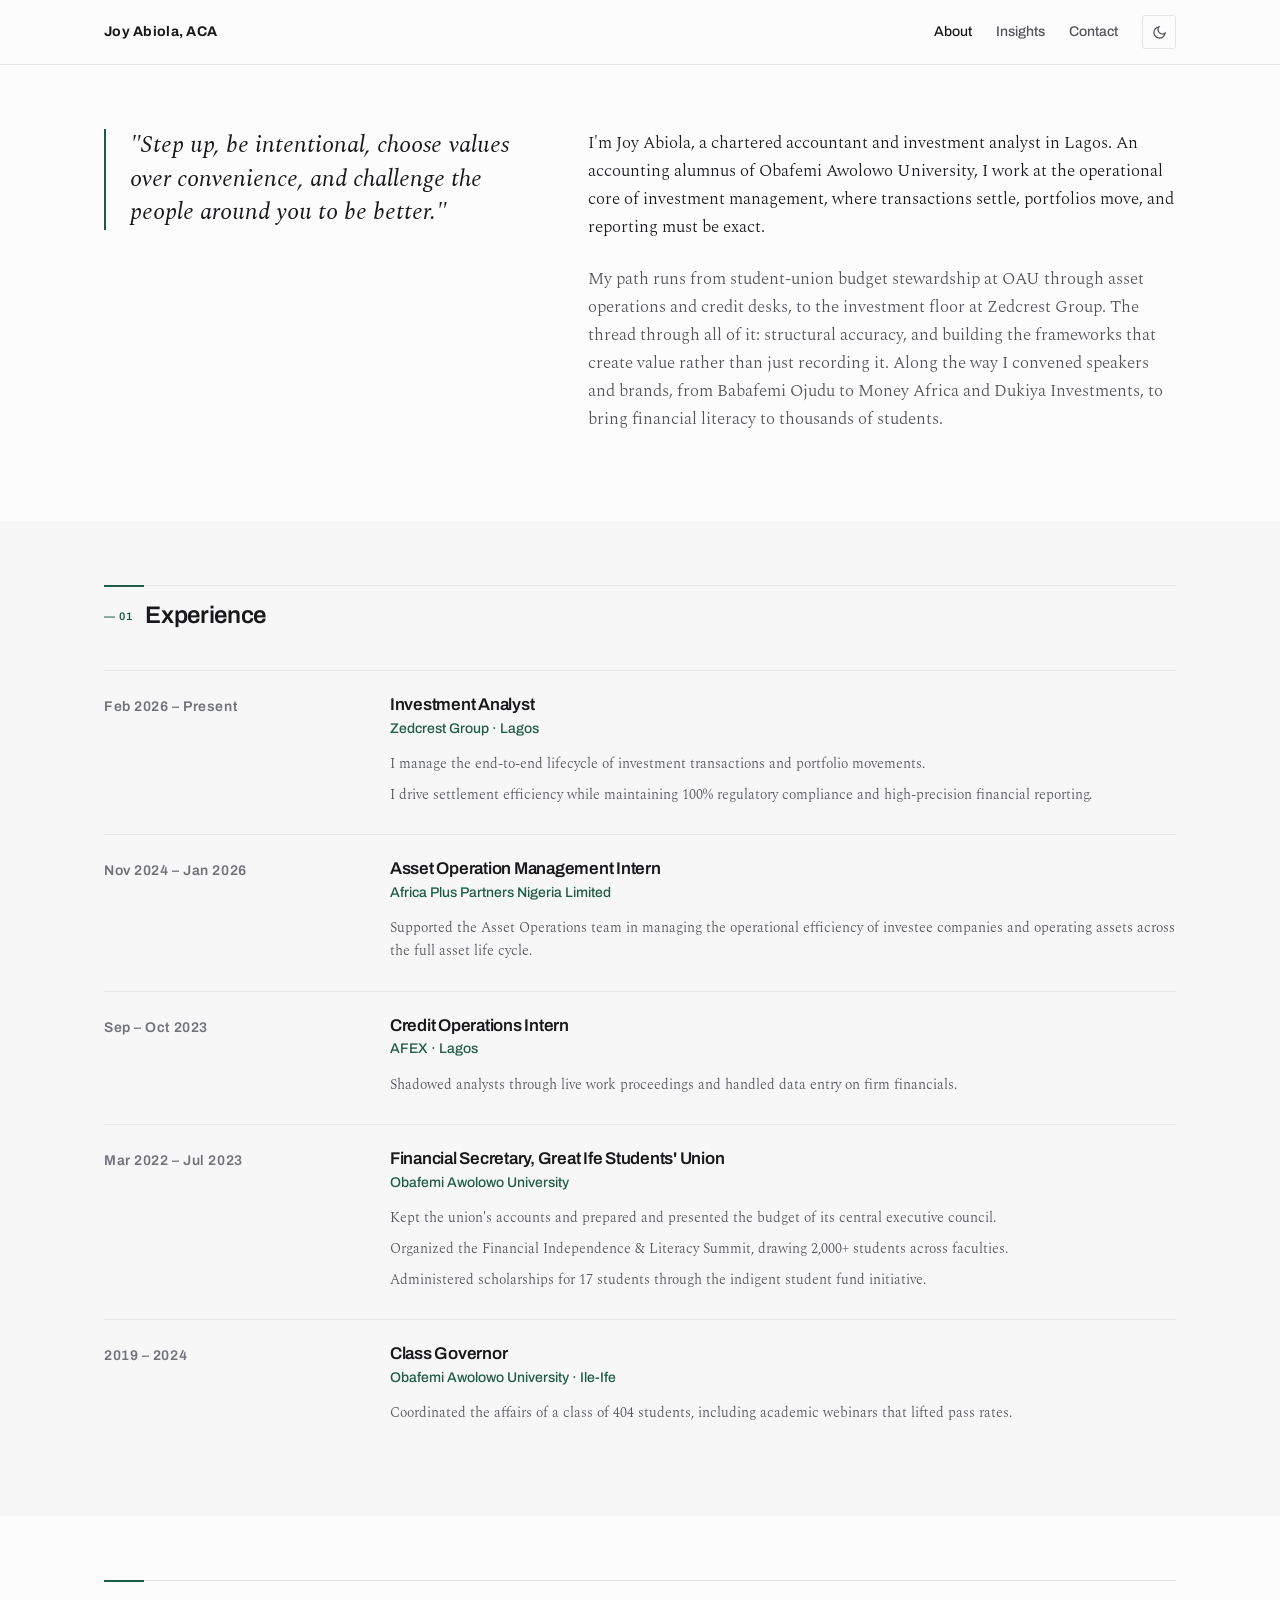
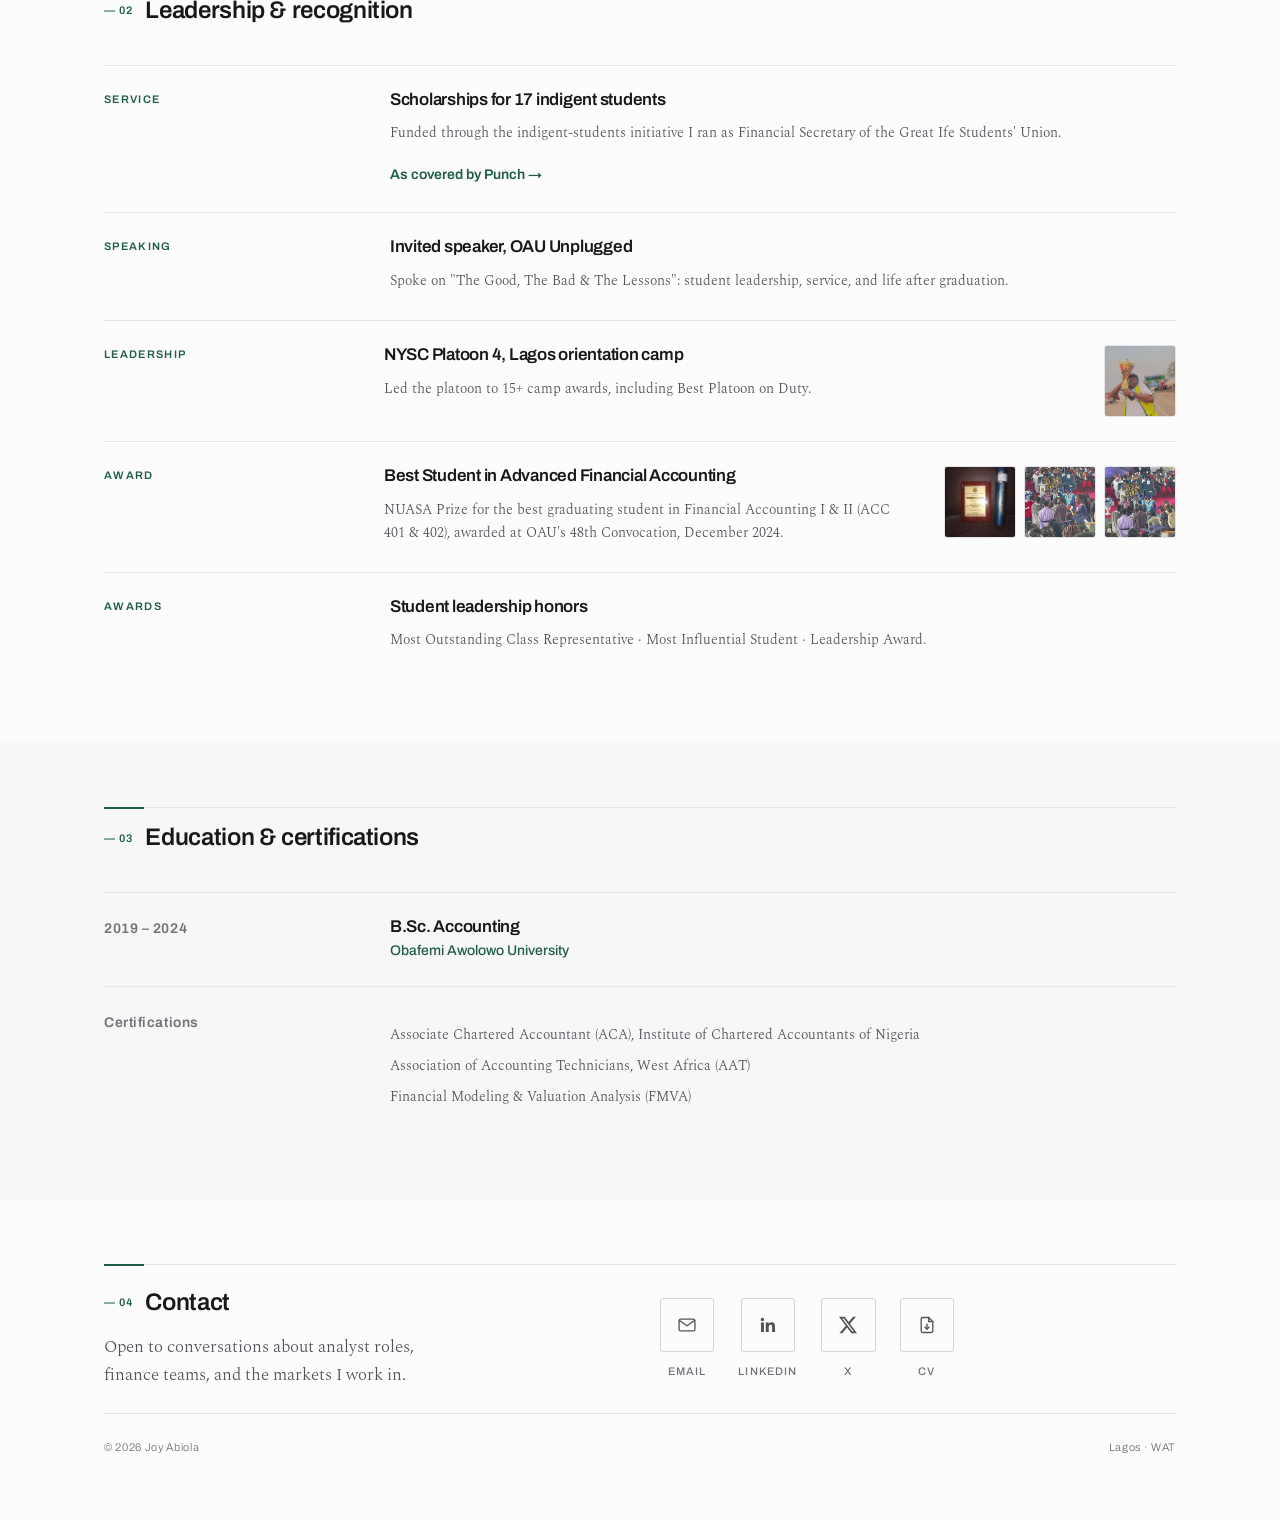
==== commit 0a373319: "Show photos in full color; keep logo wall monochrome" ====
--- a/about.html
+++ b/about.html
@@ -12,7 +12,7 @@
   <link rel="preconnect" href="https://fonts.googleapis.com">
   <link rel="preconnect" href="https://fonts.gstatic.com" crossorigin>
   <link href="https://fonts.googleapis.com/css2?family=Archivo:wght@500;600;700&family=Spectral:ital,wght@0,300;0,400;1,400&display=swap" rel="stylesheet">
-  <link rel="stylesheet" href="styles-20260718c.css">
+  <link rel="stylesheet" href="styles-20260718e.css">
   <script>
     document.documentElement.dataset.theme = localStorage.getItem("theme") || "light";
   </script>
@@ -249,6 +249,6 @@
     </section>
   </main>
 
-  <script src="main-20260718c.js"></script>
+  <script src="main-20260718e.js"></script>
 </body>
 </html>
--- a/styles-20260718e.css
+++ b/styles-20260718e.css
@@ -0,0 +1,818 @@
+/* ============================================================
+   Joy Abiola, ACA — portfolio
+   Tokens first; both themes share one system.
+   ============================================================ */
+
+:root {
+  --bg: #fcfcfd;
+  --surface: #f4f4f5;
+  --border: #e4e4e7;
+  --border-strong: #d4d4d8;
+  --ink: #18181b;
+  --ink-2: #52525b;
+  --ink-3: #71717a;
+  --accent: #1e5c46;
+  --on-accent: #ffffff;
+  --accent-soft: #eaf2ee;
+  --band: #f6f7f6;
+  --wash: rgba(30, 92, 70, 0.035);
+
+  --font-display: "Archivo", sans-serif;
+  --font-body: "Spectral", serif;
+
+  --text-xs: 0.6875rem;   /* 11px — labels, eyebrows */
+  --text-sm: 0.875rem;    /* 14px — nav, buttons, meta */
+  --text-md: 1.0625rem;   /* 17px — body */
+  --text-lg: 1.5rem;      /* 24px — section titles, stats */
+  --text-xl: clamp(2.25rem, 5vw, 3.25rem); /* hero */
+
+  --space-1: 0.5rem;
+  --space-2: 1rem;
+  --space-3: 1.5rem;
+  --space-4: 2.5rem;
+  --space-5: 4rem;
+  --space-6: 6.5rem;
+
+  --max-w: 70rem;
+  --radius: 3px;
+}
+
+[data-theme="dark"] {
+  --bg: #101418;
+  --surface: #161b20;
+  --border: #262b31;
+  --border-strong: #343b42;
+  --ink: #f4f4f2;
+  --ink-2: #a1a1aa;
+  --ink-3: #7c7c85;
+  --accent: #8fbfa8;
+  --on-accent: #0c1511;
+  --accent-soft: #1a2420;
+  --band: #141a18;
+  --wash: rgba(143, 191, 168, 0.04);
+}
+
+/* ---------- base ---------- */
+
+* { box-sizing: border-box; margin: 0; padding: 0; }
+
+html { scroll-behavior: smooth; }
+
+body {
+  background: var(--bg);
+  color: var(--ink);
+  font-family: var(--font-body);
+  font-size: var(--text-md);
+  font-weight: 300;
+  line-height: 1.65;
+  -webkit-font-smoothing: antialiased;
+  transition: background-color 200ms ease, color 200ms ease;
+}
+
+h1, h2, h3 {
+  font-family: var(--font-display);
+  font-weight: 600;
+  letter-spacing: -0.015em;
+  line-height: 1.15;
+}
+
+a { color: inherit; }
+
+a:focus-visible, button:focus-visible {
+  outline: 2px solid var(--accent);
+  outline-offset: 3px;
+  border-radius: 2px;
+}
+
+.wrap {
+  max-width: var(--max-w);
+  margin: 0 auto;
+  padding: 0 var(--space-3);
+}
+
+/* Ledger rules — a single hairline opens each section, with a short
+   accent tick marking its start; hairlines carry rows of figures. */
+.rule-total {
+  border-top: 1px solid var(--border);
+  position: relative;
+}
+.rule-total::after {
+  content: "";
+  position: absolute;
+  top: -1px;
+  left: 0;
+  width: 2.5rem;
+  border-top: 2px solid var(--accent);
+}
+
+.eyebrow {
+  font-family: var(--font-display);
+  font-size: var(--text-xs);
+  font-weight: 600;
+  letter-spacing: 0.14em;
+  text-transform: uppercase;
+  color: var(--accent);
+}
+
+.num { font-variant-numeric: tabular-nums; }
+
+/* ---------- header ---------- */
+
+.site-header {
+  border-bottom: 1px solid var(--border);
+  background: var(--bg);
+}
+
+.site-header .wrap {
+  display: flex;
+  align-items: center;
+  gap: var(--space-3);
+  height: 4rem;
+}
+
+.wordmark {
+  font-family: var(--font-display);
+  font-size: var(--text-sm);
+  font-weight: 700;
+  letter-spacing: 0.02em;
+  text-decoration: none;
+  margin-right: auto;
+  white-space: nowrap;
+}
+
+.site-nav {
+  display: flex;
+  align-items: center;
+  gap: var(--space-3);
+}
+
+.site-nav a {
+  font-family: var(--font-display);
+  font-size: var(--text-sm);
+  font-weight: 500;
+  text-decoration: none;
+  color: var(--ink-2);
+  transition: color 150ms ease;
+}
+
+.site-nav a:hover { color: var(--ink); }
+
+.site-nav a[aria-current="page"] { color: var(--ink); }
+
+.theme-toggle {
+  display: inline-flex;
+  align-items: center;
+  justify-content: center;
+  width: 2.1rem;
+  height: 2.1rem;
+  border: 1px solid var(--border);
+  border-radius: var(--radius);
+  background: transparent;
+  color: var(--ink-2);
+  cursor: pointer;
+  transition: border-color 150ms ease, color 150ms ease;
+}
+
+.theme-toggle:hover { border-color: var(--border-strong); color: var(--ink); }
+
+.theme-toggle .icon-sun { display: none; }
+[data-theme="dark"] .theme-toggle .icon-sun { display: block; }
+[data-theme="dark"] .theme-toggle .icon-moon { display: none; }
+
+/* ---------- buttons ---------- */
+
+.btn {
+  display: inline-block;
+  font-family: var(--font-display);
+  font-size: var(--text-sm);
+  font-weight: 600;
+  letter-spacing: 0.04em;
+  text-decoration: none;
+  padding: 0.7rem 1.4rem;
+  border-radius: var(--radius);
+  background: var(--accent);
+  color: var(--on-accent);
+  transition: opacity 150ms ease, transform 150ms ease;
+}
+
+.btn:hover { opacity: 0.9; }
+.btn:active { transform: translateY(1px); }
+
+.btn-quiet {
+  background: transparent;
+  color: var(--ink);
+  border: 1px solid var(--border-strong);
+}
+
+.btn-quiet:hover { border-color: var(--ink-3); opacity: 1; }
+
+.text-link {
+  font-family: var(--font-display);
+  font-size: var(--text-sm);
+  font-weight: 600;
+  color: var(--accent);
+  text-decoration: none;
+}
+
+.text-link:hover { text-decoration: underline; text-underline-offset: 3px; }
+
+/* ---------- hero ---------- */
+
+.hero {
+  padding: var(--space-6) 0 var(--space-5);
+  background: linear-gradient(180deg, var(--wash), transparent 60%);
+}
+
+/* Tinted bands — alternating section backgrounds, full-bleed */
+.band { background: var(--band); }
+
+.hero-grid {
+  display: grid;
+  grid-template-columns: 7fr 5fr;
+  gap: var(--space-5);
+  align-items: center;
+}
+
+.hero .eyebrow { margin-bottom: var(--space-2); }
+
+.hero h1 {
+  font-size: var(--text-xl);
+  letter-spacing: -0.025em;
+  margin-bottom: var(--space-3);
+  max-width: 18ch;
+}
+
+.hero .lede {
+  color: var(--ink-2);
+  max-width: 46ch;
+  margin-bottom: var(--space-4);
+}
+
+.hero-actions {
+  display: flex;
+  align-items: center;
+  gap: var(--space-3);
+  flex-wrap: wrap;
+}
+
+.portrait {
+  position: relative;
+  aspect-ratio: 4 / 5;
+  background: var(--surface);
+  border: 1px solid var(--border);
+  border-radius: var(--radius);
+  overflow: hidden;
+  display: flex;
+  align-items: center;
+  justify-content: center;
+}
+
+.portrait img {
+  width: 100%;
+  height: 100%;
+  object-fit: cover;
+}
+
+.portrait-fallback {
+  position: absolute;
+  inset: 0;
+  display: flex;
+  flex-direction: column;
+  align-items: center;
+  justify-content: center;
+  gap: var(--space-1);
+  color: var(--ink-3);
+}
+
+.portrait-fallback .monogram {
+  font-family: var(--font-display);
+  font-size: 3rem;
+  font-weight: 700;
+  letter-spacing: 0.02em;
+  color: var(--accent);
+}
+
+.portrait-fallback .caption {
+  font-family: var(--font-display);
+  font-size: var(--text-xs);
+  letter-spacing: 0.12em;
+  text-transform: uppercase;
+}
+
+/* Portrait slideshow: stacked slides crossfade; tap or dots to switch */
+.portrait { cursor: pointer; }
+
+.portrait .slide {
+  position: absolute;
+  inset: 0;
+  opacity: 0;
+  transition: opacity 900ms ease;
+}
+
+.portrait .slide.is-active { opacity: 1; }
+
+.portrait-dots {
+  position: absolute;
+  bottom: 0.7rem;
+  left: 50%;
+  transform: translateX(-50%);
+  display: flex;
+  gap: 0.45rem;
+  z-index: 2;
+}
+
+.portrait-dots button {
+  width: 0.5rem;
+  height: 0.5rem;
+  border-radius: 50%;
+  border: none;
+  padding: 0;
+  cursor: pointer;
+  background: rgba(255, 255, 255, 0.55);
+  box-shadow: 0 0 0 1px rgba(0, 0, 0, 0.25);
+  transition: background 150ms ease, transform 150ms ease;
+}
+
+.portrait-dots button:hover { transform: scale(1.25); }
+
+.portrait-dots button.active { background: var(--accent); }
+
+.portrait img ~ .portrait-fallback { display: none; }
+.portrait img.missing { display: none; }
+.portrait img.missing ~ .portrait-fallback { display: flex; }
+
+/* ---------- stat row (ledger line) ---------- */
+
+.stats {
+  margin-top: var(--space-5);
+  padding-top: var(--space-3);
+  padding-bottom: var(--space-3);
+  border-bottom: 1px solid var(--border);
+  display: grid;
+  grid-template-columns: repeat(3, 1fr);
+  gap: var(--space-3);
+}
+
+.stat { display: flex; flex-direction: column; }
+.stat .value { order: -1; } /* figure above its label, ledger-style */
+
+.stat .value {
+  font-family: var(--font-display);
+  font-size: var(--text-lg);
+  font-weight: 700;
+  font-variant-numeric: tabular-nums;
+}
+
+.stat .label {
+  font-family: var(--font-display);
+  font-size: var(--text-xs);
+  font-weight: 500;
+  letter-spacing: 0.1em;
+  text-transform: uppercase;
+  color: var(--ink-3);
+  margin-top: 0.35rem;
+}
+
+.stat .context {
+  font-size: var(--text-sm);
+  color: var(--ink-2);
+  margin-top: var(--space-1);
+  max-width: 30ch;
+}
+
+/* ---------- affiliations ---------- */
+
+.affiliations { padding: var(--space-4) 0; }
+
+.affiliations .label {
+  font-family: var(--font-display);
+  font-size: var(--text-xs);
+  font-weight: 500;
+  letter-spacing: 0.12em;
+  text-transform: uppercase;
+  color: var(--ink-3);
+  margin-bottom: var(--space-2);
+}
+
+.affiliations ul {
+  list-style: none;
+  display: flex;
+  flex-wrap: wrap;
+  column-gap: var(--space-4);
+  row-gap: var(--space-2);
+}
+
+.affiliations li {
+  font-family: var(--font-display);
+  font-size: var(--text-sm);
+  font-weight: 600;
+  letter-spacing: 0.06em;
+  text-transform: uppercase;
+  color: var(--ink-2);
+}
+
+/* Mixed-style brand marks unified as ink silhouettes; white in dark mode */
+.logo-row { align-items: center; }
+
+.logo-row img {
+  display: block;
+  height: 1.9rem;
+  width: auto;
+  filter: grayscale(1) brightness(0) opacity(0.5);
+  transition: filter 150ms ease;
+}
+
+.logo-row li:hover img { filter: grayscale(1) brightness(0) opacity(0.8); }
+
+[data-theme="dark"] .logo-row img {
+  filter: grayscale(1) brightness(0) invert(1) opacity(0.55);
+}
+
+[data-theme="dark"] .logo-row li:hover img {
+  filter: grayscale(1) brightness(0) invert(1) opacity(0.85);
+}
+
+/* Detailed crests lose legibility as flat silhouettes — keep their
+   internal contrast, just desaturated (inverted to light in dark mode) */
+.logo-row img.crest { filter: grayscale(1) opacity(0.55); }
+.logo-row li:hover img.crest { filter: grayscale(1) opacity(0.85); }
+
+[data-theme="dark"] .logo-row img.crest {
+  filter: grayscale(1) invert(1) opacity(0.6);
+}
+
+[data-theme="dark"] .logo-row li:hover img.crest {
+  filter: grayscale(1) invert(1) opacity(0.9);
+}
+
+/* ---------- sections ---------- */
+
+.section { padding: var(--space-5) 0; }
+
+.section-head {
+  display: flex;
+  align-items: baseline;
+  justify-content: space-between;
+  gap: var(--space-3);
+  padding-top: var(--space-2);
+  margin-bottom: var(--space-4);
+}
+
+.section-head h2 { font-size: var(--text-lg); }
+
+.section-num {
+  font-family: var(--font-display);
+  font-size: var(--text-xs);
+  font-weight: 600;
+  letter-spacing: 0.1em;
+  color: var(--accent);
+  font-variant-numeric: tabular-nums;
+  margin-right: 0.75rem;
+  vertical-align: 0.35em;
+}
+
+/* ---------- competencies ---------- */
+
+.pillars {
+  display: grid;
+  grid-template-columns: repeat(3, 1fr);
+  gap: var(--space-4);
+}
+
+.pillar {
+  border-top: 1px solid var(--border);
+  padding-top: var(--space-2);
+}
+
+.pillar .index {
+  font-family: var(--font-display);
+  font-size: var(--text-xs);
+  font-weight: 600;
+  letter-spacing: 0.1em;
+  color: var(--accent);
+  font-variant-numeric: tabular-nums;
+}
+
+.pillar h3 {
+  font-size: var(--text-md);
+  margin: var(--space-1) 0 var(--space-2);
+}
+
+.pillar ul { list-style: none; }
+
+.pillar li {
+  font-size: var(--text-sm);
+  color: var(--ink-2);
+  padding: 0.4rem 0;
+  border-bottom: 1px solid var(--border);
+}
+
+.pillar li:last-child { border-bottom: none; }
+
+/* ---------- about: intro ---------- */
+
+.about-intro {
+  display: grid;
+  grid-template-columns: 5fr 7fr;
+  gap: var(--space-5);
+  align-items: start;
+}
+
+.pull-quote {
+  font-family: var(--font-body);
+  font-style: italic;
+  font-weight: 400;
+  font-size: var(--text-lg);
+  line-height: 1.4;
+  color: var(--ink);
+  border-left: 2px solid var(--accent);
+  padding-left: var(--space-3);
+}
+
+
+.about-narrative p { margin-bottom: var(--space-3); color: var(--ink-2); }
+.about-narrative p:first-child { color: var(--ink); }
+
+
+/* ---------- about: timeline ---------- */
+
+.timeline { list-style: none; }
+
+.timeline > li {
+  display: grid;
+  grid-template-columns: 3fr 9fr;
+  gap: var(--space-3);
+  padding: var(--space-3) 0;
+  border-top: 1px solid var(--border);
+}
+
+.timeline .when {
+  font-family: var(--font-display);
+  font-size: var(--text-sm);
+  font-weight: 600;
+  color: var(--ink-3);
+  letter-spacing: 0.04em;
+  font-variant-numeric: tabular-nums;
+}
+
+.timeline h3 { font-size: var(--text-md); }
+
+.timeline .org {
+  font-family: var(--font-display);
+  font-size: var(--text-sm);
+  font-weight: 500;
+  color: var(--accent);
+  margin-top: 0.15rem;
+}
+
+.timeline ul {
+  list-style: none;
+  margin-top: var(--space-1);
+}
+
+.timeline ul li {
+  font-size: var(--text-sm);
+  color: var(--ink-2);
+  padding: 0.25rem 0;
+}
+
+/* ---------- recognition ledger & insights ---------- */
+
+.rec-tag {
+  font-family: var(--font-display);
+  font-size: var(--text-xs);
+  font-weight: 600;
+  letter-spacing: 0.12em;
+  text-transform: uppercase;
+  color: var(--accent);
+}
+
+/* Recognition rows with photo evidence: tag | content | thumbnails */
+.timeline > li.has-photos { grid-template-columns: 3fr 6fr 3fr; }
+
+.row-photos {
+  display: flex;
+  gap: var(--space-1);
+  justify-content: flex-end;
+  align-items: flex-start;
+  flex-wrap: wrap;
+}
+
+.row-photos img {
+  width: 4.5rem;
+  height: 4.5rem;
+  object-fit: cover;
+  border: 1px solid var(--border);
+  border-radius: var(--radius);
+  transition: transform 200ms ease;
+}
+
+.row-photos img:hover { transform: scale(1.04); }
+
+.row-photos img { cursor: zoom-in; }
+
+/* ---------- lightbox ---------- */
+
+.lightbox {
+  position: fixed;
+  inset: 0;
+  z-index: 100;
+  display: none;
+  align-items: center;
+  justify-content: center;
+  gap: var(--space-2);
+  padding: var(--space-3);
+  background: rgba(10, 12, 14, 0.88);
+}
+
+.lightbox.open { display: flex; }
+
+.lightbox figure {
+  display: flex;
+  flex-direction: column;
+  align-items: center;
+  gap: var(--space-2);
+  max-width: min(64rem, 90vw);
+}
+
+.lightbox img {
+  max-width: 100%;
+  max-height: 80vh;
+  border-radius: var(--radius);
+}
+
+.lightbox figcaption {
+  font-family: var(--font-display);
+  font-size: var(--text-sm);
+  color: #d4d4d8;
+  text-align: center;
+  max-width: 52ch;
+}
+
+.lightbox button {
+  background: transparent;
+  border: 1px solid rgba(255, 255, 255, 0.3);
+  border-radius: var(--radius);
+  color: #f4f4f2;
+  font-size: 1.1rem;
+  line-height: 1;
+  width: 2.5rem;
+  height: 2.5rem;
+  cursor: pointer;
+  flex-shrink: 0;
+  transition: border-color 150ms ease;
+}
+
+.lightbox button:hover { border-color: rgba(255, 255, 255, 0.7); }
+
+.lightbox .lightbox-close {
+  position: absolute;
+  top: var(--space-3);
+  right: var(--space-3);
+  font-size: 1.5rem;
+}
+
+@media (max-width: 40rem) {
+  .lightbox .lightbox-prev, .lightbox .lightbox-next {
+    position: absolute;
+    bottom: var(--space-3);
+  }
+  .lightbox .lightbox-prev { left: var(--space-3); }
+  .lightbox .lightbox-next { right: var(--space-3); }
+}
+
+.article-feature .article-tag { margin-bottom: var(--space-2); }
+
+.article-feature h3 {
+  font-size: clamp(1.5rem, 3vw, 2rem);
+  max-width: 24ch;
+  margin-bottom: var(--space-2);
+}
+
+.article-feature .excerpt {
+  color: var(--ink-2);
+  max-width: 52ch;
+  margin-bottom: var(--space-2);
+}
+
+.article-feature .meta {
+  font-family: var(--font-display);
+  font-size: var(--text-xs);
+  letter-spacing: 0.08em;
+  text-transform: uppercase;
+  color: var(--ink-3);
+  margin-bottom: var(--space-3);
+}
+
+/* ---------- contact ---------- */
+
+.contact {
+  padding: var(--space-5) 0 var(--space-4);
+}
+
+.contact-grid {
+  display: grid;
+  grid-template-columns: 6fr 6fr;
+  gap: var(--space-4);
+  /* bounded by rules on both sides, so pad symmetrically; keeps the
+     rule-to-heading gap close to the other sections' rhythm */
+  padding: var(--space-3) 0;
+  align-items: center;
+}
+
+.contact h2 { font-size: var(--text-lg); margin-bottom: var(--space-2); }
+
+.contact .note { color: var(--ink-2); max-width: 40ch; }
+
+.contact-icons {
+  list-style: none;
+  display: flex;
+  gap: var(--space-3);
+  flex-wrap: wrap;
+}
+
+.contact-icons a {
+  display: flex;
+  flex-direction: column;
+  align-items: center;
+  gap: 0.6rem;
+  text-decoration: none;
+}
+
+.contact-icons .tile {
+  display: flex;
+  align-items: center;
+  justify-content: center;
+  width: 3.4rem;
+  height: 3.4rem;
+  border: 1px solid var(--border-strong);
+  border-radius: var(--radius);
+  color: var(--ink-2);
+  background: var(--bg);
+  transition: color 150ms ease, border-color 150ms ease, transform 150ms ease;
+}
+
+.contact-icons a:hover .tile {
+  color: var(--accent);
+  border-color: var(--accent);
+  transform: translateY(-2px);
+}
+
+.contact-icons .caption {
+  font-family: var(--font-display);
+  font-size: var(--text-xs);
+  font-weight: 500;
+  letter-spacing: 0.1em;
+  text-transform: uppercase;
+  color: var(--ink-3);
+}
+
+.contact-icons a:hover .caption { color: var(--ink); }
+
+
+.colophon {
+  padding: var(--space-3) 0;
+  border-top: 1px solid var(--border);
+  display: flex;
+  justify-content: space-between;
+  gap: var(--space-2);
+  font-family: var(--font-display);
+  font-size: var(--text-xs);
+  letter-spacing: 0.06em;
+  color: var(--ink-3);
+}
+
+/* ---------- reveal on load ---------- */
+
+@keyframes rise {
+  from { opacity: 0; transform: translateY(12px); }
+  to { opacity: 1; transform: none; }
+}
+
+.reveal { animation: rise 480ms ease-out both; }
+.reveal:nth-child(2) { animation-delay: 70ms; }
+.reveal:nth-child(3) { animation-delay: 140ms; }
+.reveal:nth-child(4) { animation-delay: 210ms; }
+.reveal:nth-child(5) { animation-delay: 280ms; }
+
+@media (prefers-reduced-motion: reduce) {
+  html { scroll-behavior: auto; }
+  .reveal { animation: none; }
+  * { transition: none !important; }
+}
+
+/* ---------- responsive ---------- */
+
+@media (max-width: 40rem) {
+  .hero { padding: var(--space-4) 0; }
+  .hero-grid { grid-template-columns: 1fr; gap: var(--space-4); }
+  .hero-grid .portrait { order: -1; max-width: 16rem; }
+  .stats { grid-template-columns: 1fr; gap: var(--space-3); }
+  .pillars { grid-template-columns: 1fr; }
+  .about-intro { grid-template-columns: 1fr; gap: var(--space-3); }
+  .timeline > li { grid-template-columns: 1fr; gap: var(--space-1); }
+  .timeline > li.has-photos { grid-template-columns: 1fr; }
+  .row-photos { justify-content: flex-start; }
+  .contact-grid { grid-template-columns: 1fr; }
+  .site-nav { gap: var(--space-2); }
+}
